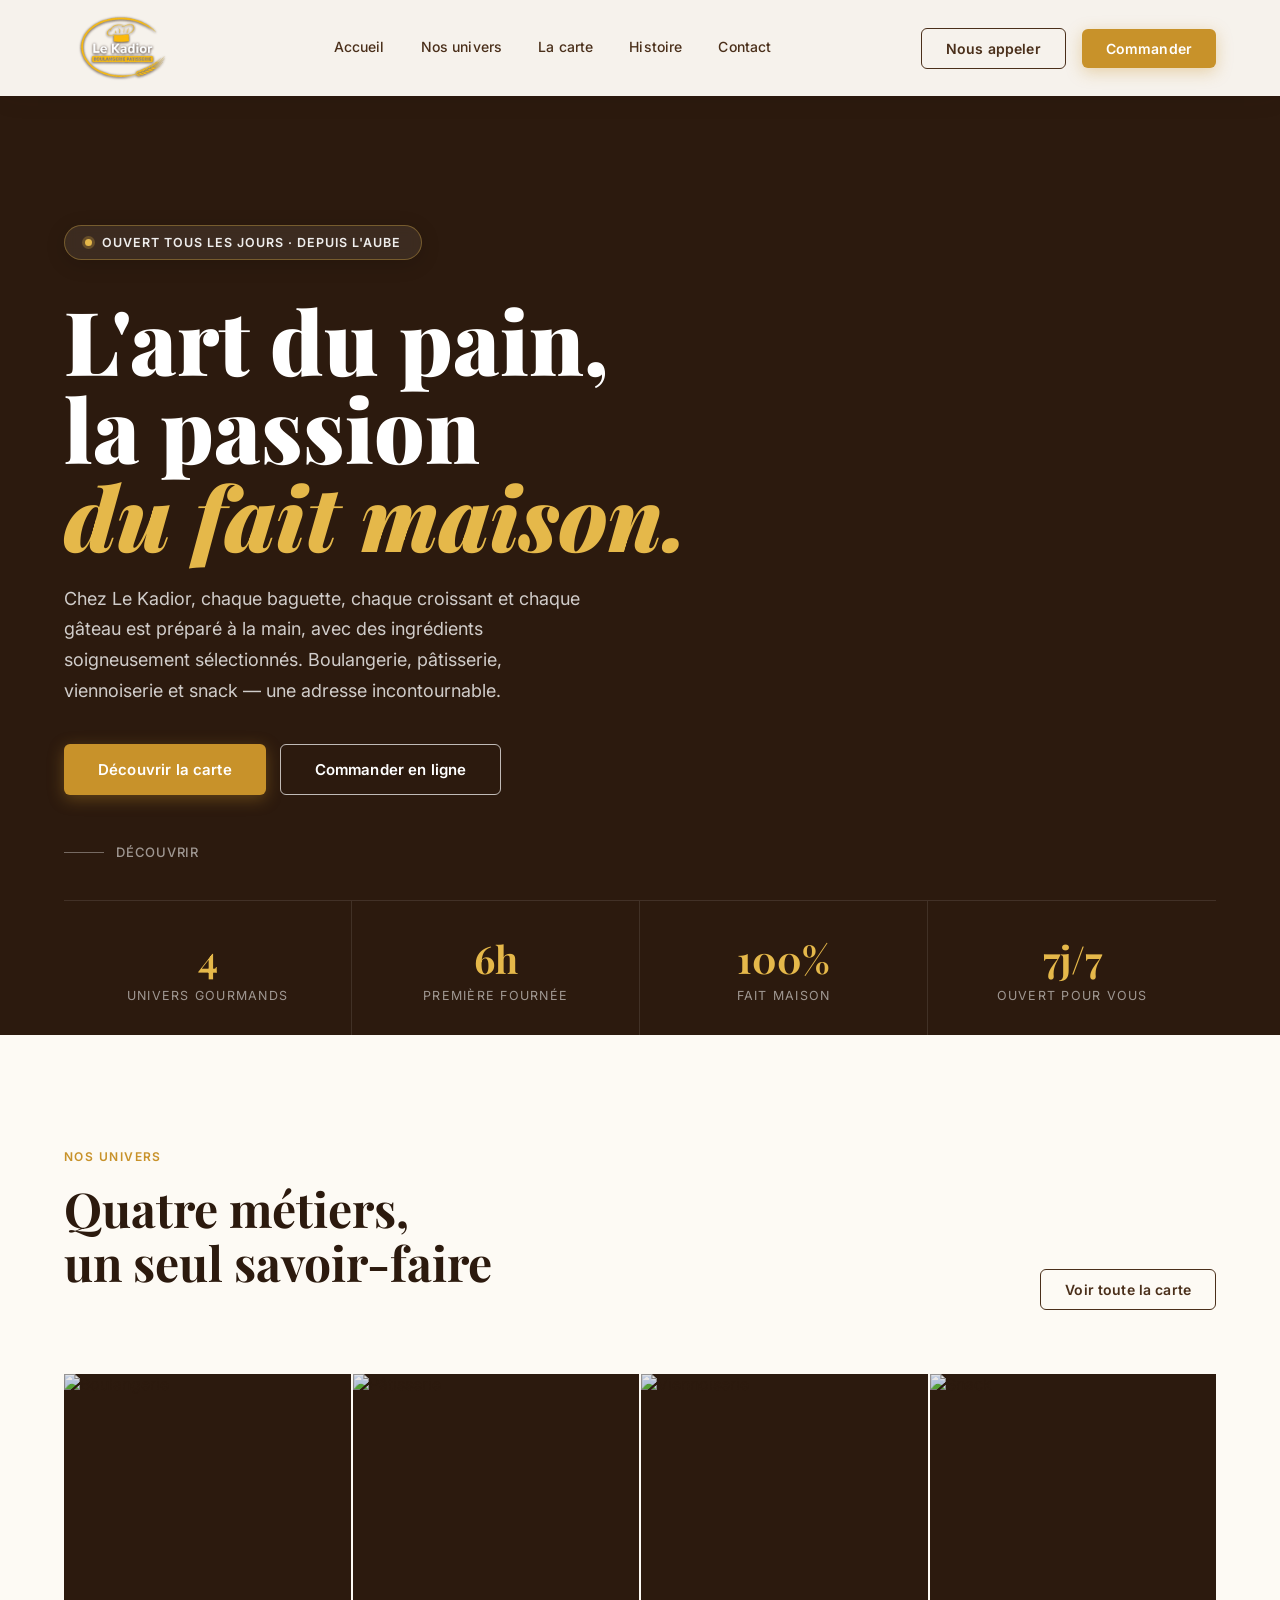
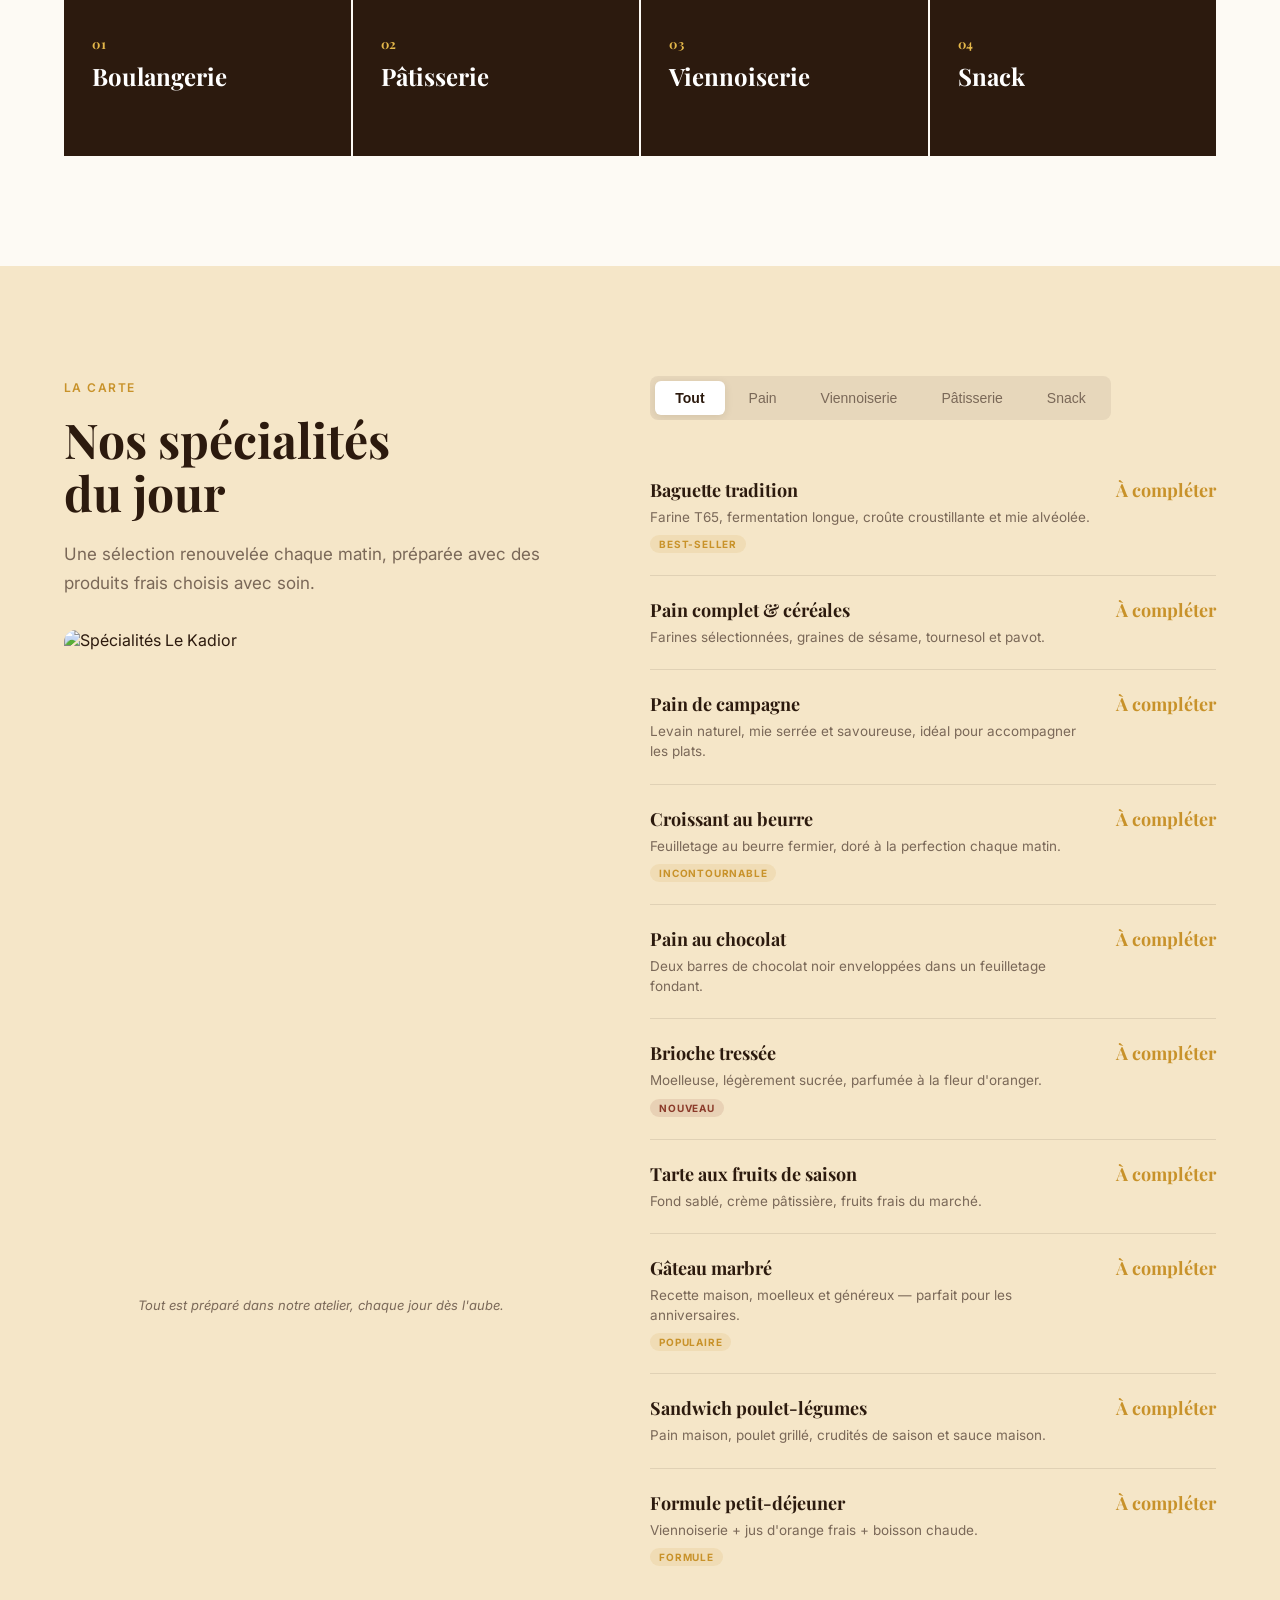
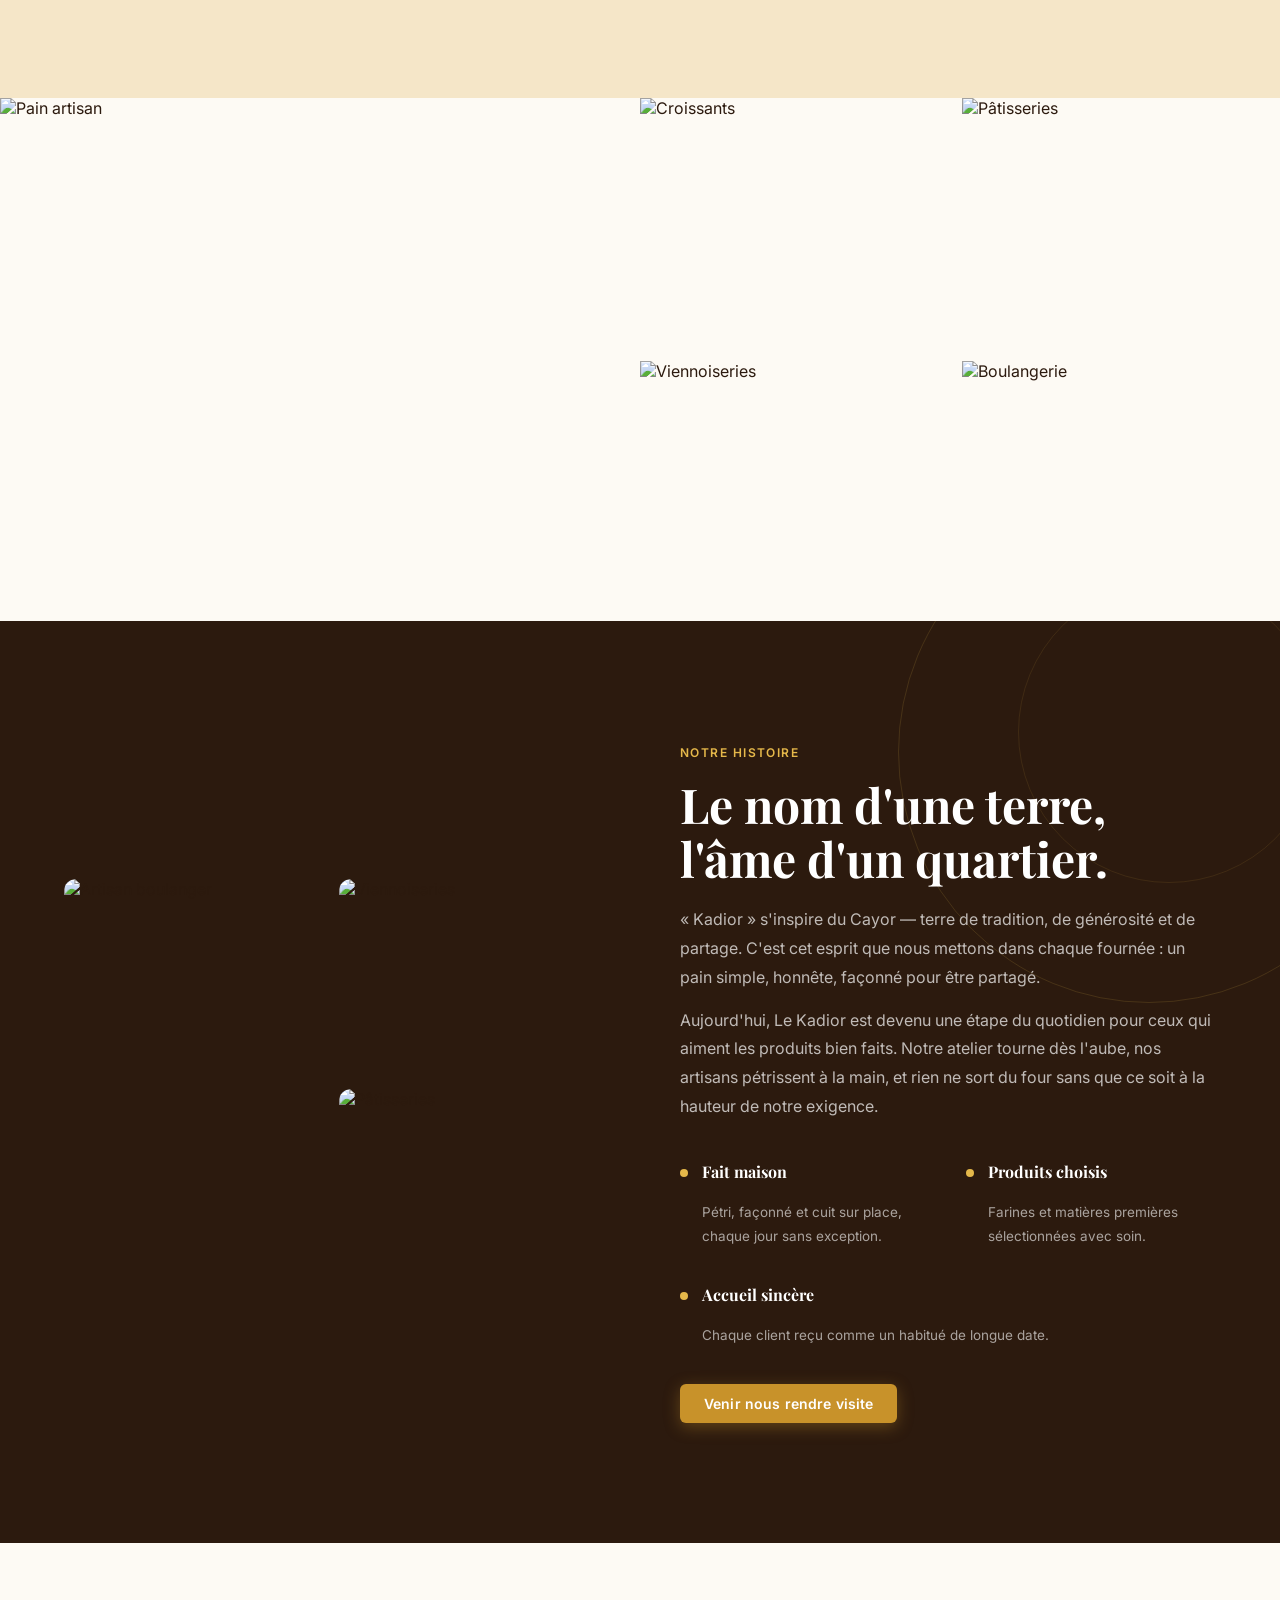
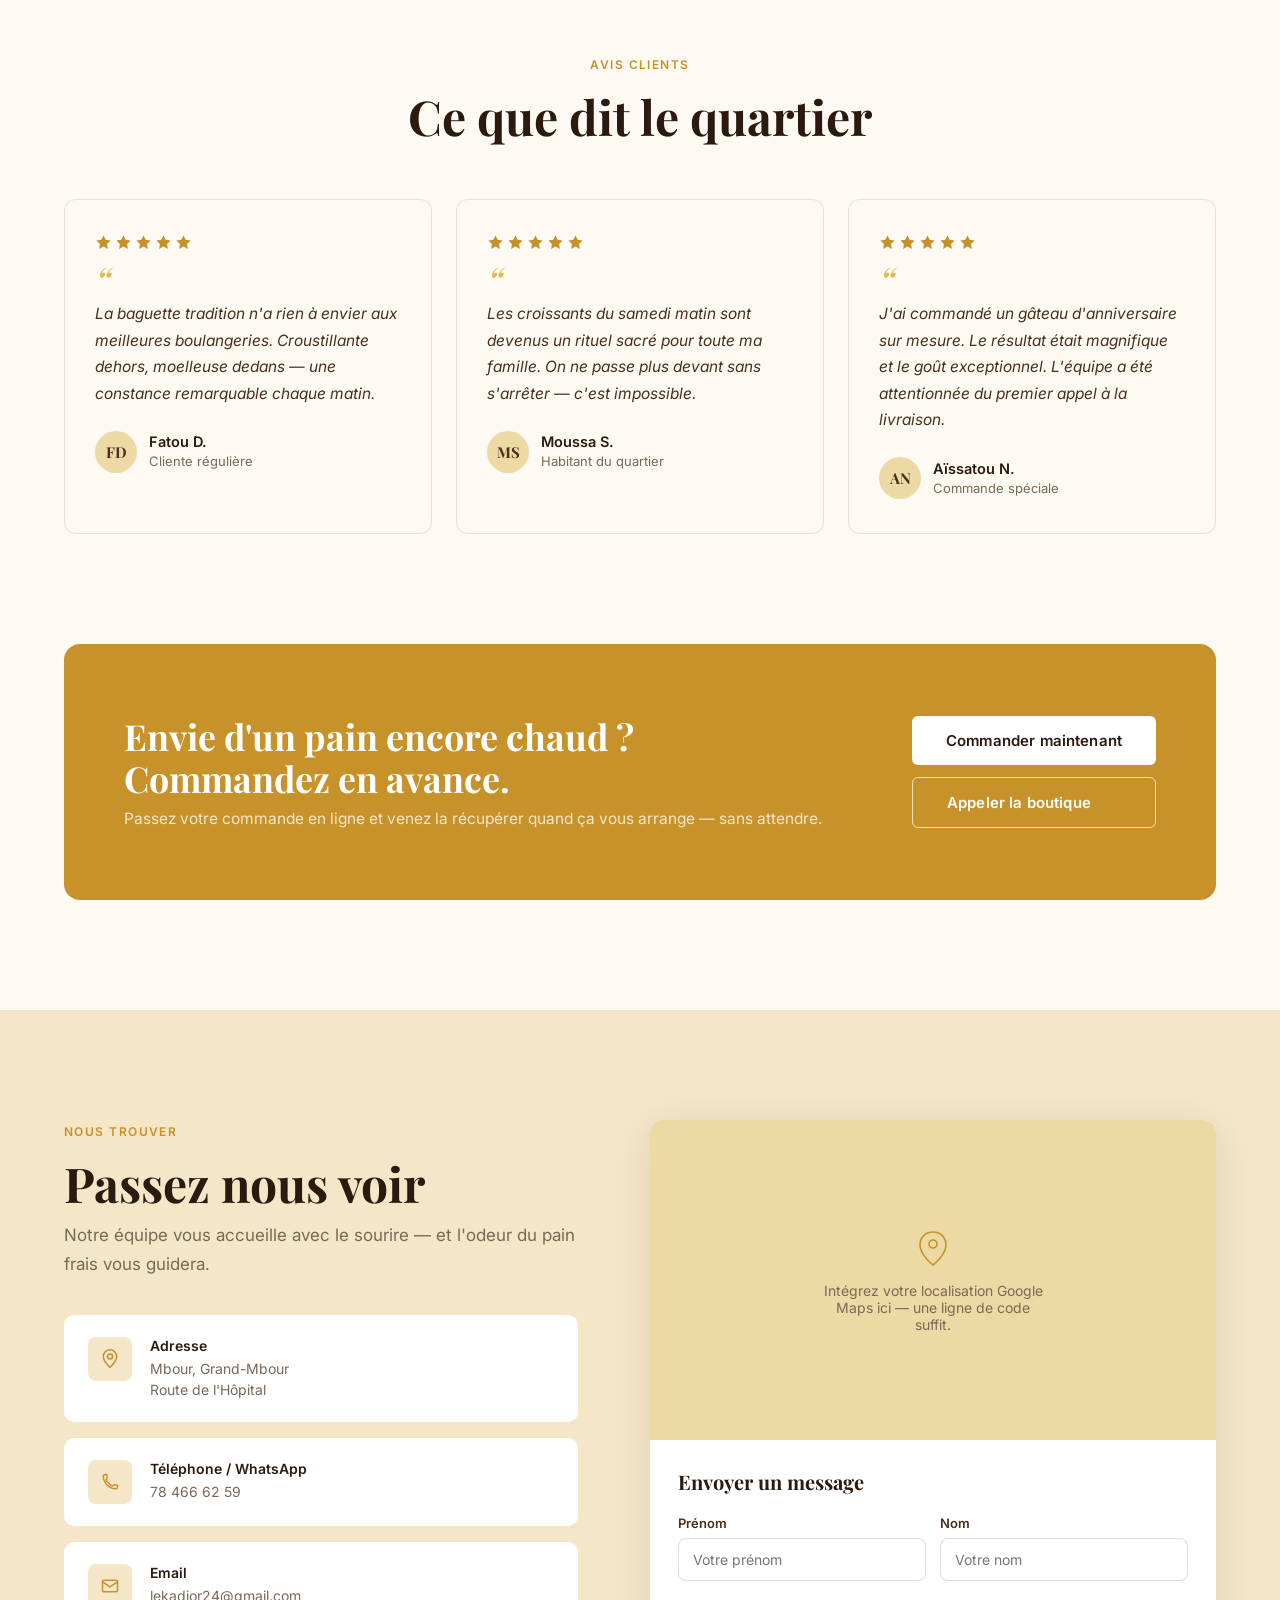
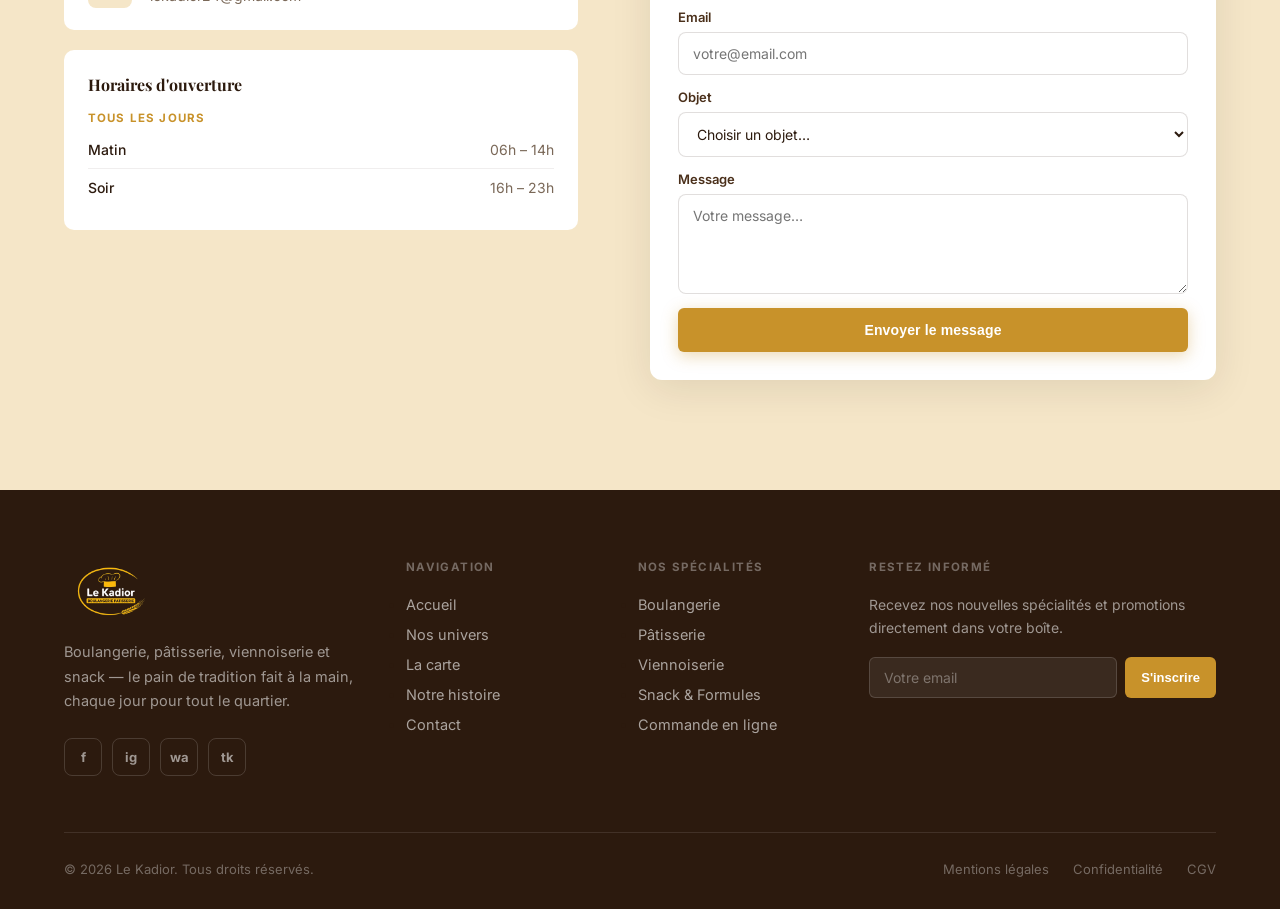
==== index.html @ 2bd843bf "Rename le-kadior.html to index.html for static hosting root route" ====
<!DOCTYPE html>
<html lang="fr">
<head>
<meta charset="UTF-8">
<meta name="viewport" content="width=device-width, initial-scale=1.0">
<title>Le Kadior — Boulangerie · Pâtisserie · Viennoiserie · Snack</title>
<link rel="preconnect" href="https://fonts.googleapis.com">
<link rel="preconnect" href="https://fonts.gstatic.com" crossorigin>
<link href="https://fonts.googleapis.com/css2?family=Playfair+Display:ital,wght@0,600;0,700;0,900;1,600;1,700&family=Inter:wght@300;400;500;600&display=swap" rel="stylesheet">
<link rel="stylesheet" href="le-kadior.css">
</head>
<body>

<!-- NAV -->
<nav id="mainNav">
  <div class="nav-logo">
    <span class="logo-badge"><img src="image/logo.png" alt="Le Kadior — Boulangerie Pâtisserie"></span>
  </div>
  <div class="nav-links">
    <a href="#accueil">Accueil</a>
    <a href="#univers">Nos univers</a>
    <a href="#menu">La carte</a>
    <a href="#histoire">Histoire</a>
    <a href="#contact">Contact</a>
  </div>
  <div class="nav-right">
    <a href="tel:+221784666259" class="btn btn-outline">Nous appeler</a>
    <a href="#commande" class="btn btn-gold">Commander</a>
    <button class="burger" id="burgerBtn" aria-label="Menu">
      <span></span><span></span><span></span>
    </button>
  </div>
</nav>

<div class="mob-nav" id="mobNav">
  <a href="#accueil">Accueil</a>
  <a href="#univers">Nos univers</a>
  <a href="#menu">La carte</a>
  <a href="#histoire">Histoire</a>
  <a href="#contact">Contact</a>
  <a href="#commande" class="btn btn-gold btn-lg">Commander</a>
</div>

<!-- HERO -->
<section class="hero" id="accueil">
  <div class="hero-bg"></div>
  <div class="hero-overlay"></div>
  <div class="hero-content">
    <div class="hero-pill">Ouvert tous les jours · Depuis l'aube</div>
    <h1>L'art du pain,<br>la passion<br><span>du fait maison.</span></h1>
    <p>Chez Le Kadior, chaque baguette, chaque croissant et chaque gâteau est préparé à la main, avec des ingrédients soigneusement sélectionnés. Boulangerie, pâtisserie, viennoiserie et snack — une adresse incontournable.</p>
    <div class="hero-btns">
      <a href="#menu" class="btn btn-gold btn-lg">Découvrir la carte</a>
      <a href="#commande" class="btn btn-outline-white btn-lg">Commander en ligne</a>
    </div>
  </div>
  <div class="hero-scroll">
    <div class="hero-scroll-line"></div>
    Découvrir
  </div>
</section>

<!-- STATS -->
<div class="stats-bar">
  <div class="stats-inner">
    <div class="stat reveal"><span class="stat-num">4</span><span class="stat-label">Univers gourmands</span></div>
    <div class="stat reveal"><span class="stat-num">6h</span><span class="stat-label">Première fournée</span></div>
    <div class="stat reveal"><span class="stat-num">100%</span><span class="stat-label">Fait maison</span></div>
    <div class="stat reveal"><span class="stat-num">7j/7</span><span class="stat-label">Ouvert pour vous</span></div>
  </div>
</div>

<!-- UNIVERS -->
<section class="section universes" id="univers">
  <div class="uni-head">
    <div>
      <span class="tag reveal">Nos univers</span>
      <h2 class="section-title reveal">Quatre métiers,<br>un seul savoir-faire</h2>
    </div>
    <a href="#menu" class="btn btn-outline reveal">Voir toute la carte</a>
  </div>
  <div class="uni-grid">
    <div class="uni-card reveal">
      <img src="https://images.unsplash.com/photo-1509440159596-0249088772ff?w=600&q=80" alt="Boulangerie">
      <div class="uni-overlay">
        <div class="uni-num">01</div>
        <h3>Boulangerie</h3>
        <p>Baguettes tradition, pain complet, pain de mie — pétris et cuits plusieurs fois par jour.</p>
        <div class="uni-arrow">Découvrir <svg viewBox="0 0 14 14" fill="none"><path d="M2 7h10M8 3l4 4-4 4" stroke="currentColor" stroke-width="1.5" stroke-linecap="round" stroke-linejoin="round"/></svg></div>
      </div>
    </div>
    <div class="uni-card reveal">
      <img src="https://images.unsplash.com/photo-1488477181946-6428a0291777?w=600&q=80" alt="Pâtisserie">
      <div class="uni-overlay">
        <div class="uni-num">02</div>
        <h3>Pâtisserie</h3>
        <p>Gâteaux, tartes et entremets faits à la commande pour vos moments spéciaux.</p>
        <div class="uni-arrow">Découvrir <svg viewBox="0 0 14 14" fill="none"><path d="M2 7h10M8 3l4 4-4 4" stroke="currentColor" stroke-width="1.5" stroke-linecap="round" stroke-linejoin="round"/></svg></div>
      </div>
    </div>
    <div class="uni-card reveal">
      <img src="https://images.unsplash.com/photo-1555507036-ab1f4038808a?w=600&q=80" alt="Viennoiserie">
      <div class="uni-overlay">
        <div class="uni-num">03</div>
        <h3>Viennoiserie</h3>
        <p>Croissants au beurre, pains au chocolat, brioches — le matin parfait.</p>
        <div class="uni-arrow">Découvrir <svg viewBox="0 0 14 14" fill="none"><path d="M2 7h10M8 3l4 4-4 4" stroke="currentColor" stroke-width="1.5" stroke-linecap="round" stroke-linejoin="round"/></svg></div>
      </div>
    </div>
    <div class="uni-card reveal">
      <img src="https://images.unsplash.com/photo-1528735602780-2552fd46c7af?w=600&q=80" alt="Snack">
      <div class="uni-overlay">
        <div class="uni-num">04</div>
        <h3>Snack</h3>
        <p>Sandwichs, jus frais et formules — le déjeuner rapide sans compromis.</p>
        <div class="uni-arrow">Découvrir <svg viewBox="0 0 14 14" fill="none"><path d="M2 7h10M8 3l4 4-4 4" stroke="currentColor" stroke-width="1.5" stroke-linecap="round" stroke-linejoin="round"/></svg></div>
      </div>
    </div>
  </div>
</section>

<!-- MENU -->
<section class="menu-section" id="menu">
  <div class="menu-layout">
    <div class="menu-sticky reveal-l">
      <span class="tag">La carte</span>
      <h2 class="section-title">Nos spécialités<br>du jour</h2>
      <p class="section-sub" style="margin-bottom:32px">Une sélection renouvelée chaque matin, préparée avec des produits frais choisis avec soin.</p>
      <div class="menu-photo">
        <img src="https://images.unsplash.com/photo-1476224203421-9ac39bcb3327?w=700&q=85" alt="Spécialités Le Kadior">
      </div>
      <p class="menu-caption">Tout est préparé dans notre atelier, chaque jour dès l'aube.</p>
    </div>
    <div class="reveal-r">
      <div class="menu-tabs">
        <button class="menu-tab active" onclick="filterMenu(this,'tout')">Tout</button>
        <button class="menu-tab" onclick="filterMenu(this,'pain')">Pain</button>
        <button class="menu-tab" onclick="filterMenu(this,'viennois')">Viennoiserie</button>
        <button class="menu-tab" onclick="filterMenu(this,'patiss')">Pâtisserie</button>
        <button class="menu-tab" onclick="filterMenu(this,'snack')">Snack</button>
      </div>
      <div class="menu-items" id="menuItems">
        <div class="menu-item" data-cat="pain">
          <div class="mi-info">
            <h4>Baguette tradition</h4>
            <p>Farine T65, fermentation longue, croûte croustillante et mie alvéolée.</p>
            <span class="mi-badge pop">Best-seller</span>
          </div>
          <span class="mi-price">À compléter</span>
        </div>
        <div class="menu-item" data-cat="pain">
          <div class="mi-info">
            <h4>Pain complet &amp; céréales</h4>
            <p>Farines sélectionnées, graines de sésame, tournesol et pavot.</p>
          </div>
          <span class="mi-price">À compléter</span>
        </div>
        <div class="menu-item" data-cat="pain">
          <div class="mi-info">
            <h4>Pain de campagne</h4>
            <p>Levain naturel, mie serrée et savoureuse, idéal pour accompagner les plats.</p>
          </div>
          <span class="mi-price">À compléter</span>
        </div>
        <div class="menu-item" data-cat="viennois">
          <div class="mi-info">
            <h4>Croissant au beurre</h4>
            <p>Feuilletage au beurre fermier, doré à la perfection chaque matin.</p>
            <span class="mi-badge pop">Incontournable</span>
          </div>
          <span class="mi-price">À compléter</span>
        </div>
        <div class="menu-item" data-cat="viennois">
          <div class="mi-info">
            <h4>Pain au chocolat</h4>
            <p>Deux barres de chocolat noir enveloppées dans un feuilletage fondant.</p>
          </div>
          <span class="mi-price">À compléter</span>
        </div>
        <div class="menu-item" data-cat="viennois">
          <div class="mi-info">
            <h4>Brioche tressée</h4>
            <p>Moelleuse, légèrement sucrée, parfumée à la fleur d'oranger.</p>
            <span class="mi-badge new">Nouveau</span>
          </div>
          <span class="mi-price">À compléter</span>
        </div>
        <div class="menu-item" data-cat="patiss">
          <div class="mi-info">
            <h4>Tarte aux fruits de saison</h4>
            <p>Fond sablé, crème pâtissière, fruits frais du marché.</p>
          </div>
          <span class="mi-price">À compléter</span>
        </div>
        <div class="menu-item" data-cat="patiss">
          <div class="mi-info">
            <h4>Gâteau marbré</h4>
            <p>Recette maison, moelleux et généreux — parfait pour les anniversaires.</p>
            <span class="mi-badge pop">Populaire</span>
          </div>
          <span class="mi-price">À compléter</span>
        </div>
        <div class="menu-item" data-cat="snack">
          <div class="mi-info">
            <h4>Sandwich poulet-légumes</h4>
            <p>Pain maison, poulet grillé, crudités de saison et sauce maison.</p>
          </div>
          <span class="mi-price">À compléter</span>
        </div>
        <div class="menu-item" data-cat="snack">
          <div class="mi-info">
            <h4>Formule petit-déjeuner</h4>
            <p>Viennoiserie + jus d'orange frais + boisson chaude.</p>
            <span class="mi-badge pop">Formule</span>
          </div>
          <span class="mi-price">À compléter</span>
        </div>
      </div>
    </div>
  </div>
</section>

<!-- GALLERY -->
<div class="gallery">
  <div class="gal-grid">
    <div class="gal-item gal-main"><div class="gal-overlay"></div><img src="https://images.unsplash.com/photo-1509440159596-0249088772ff?w=900&q=85" alt="Pain artisan"></div>
    <div class="gal-item"><div class="gal-overlay"></div><img src="https://images.unsplash.com/photo-1555507036-ab1f4038808a?w=600&q=80" alt="Croissants"></div>
    <div class="gal-item"><div class="gal-overlay"></div><img src="https://images.unsplash.com/photo-1488477181946-6428a0291777?w=600&q=80" alt="Pâtisseries"></div>
    <div class="gal-item"><div class="gal-overlay"></div><img src="https://images.unsplash.com/photo-1549931319-a545dcf3bc73?w=600&q=80" alt="Viennoiseries"></div>
    <div class="gal-item"><div class="gal-overlay"></div><img src="https://images.unsplash.com/photo-1528735602780-2552fd46c7af?w=600&q=80" alt="Boulangerie"></div>
  </div>
</div>

<!-- HISTOIRE -->
<section class="story" id="histoire">
  <div class="story-grid">
    <div class="story-imgs reveal-l">
      <div class="story-img1"><img src="https://images.unsplash.com/photo-1509440159596-0249088772ff?w=600&q=85" alt="Artisan boulanger"></div>
      <div class="story-img2"><img src="https://images.unsplash.com/photo-1555507036-ab1f4038808a?w=500&q=80" alt="Viennoiseries"></div>
      <div class="story-img3"><img src="https://images.unsplash.com/photo-1488477181946-6428a0291777?w=500&q=80" alt="Pâtisseries"></div>
    </div>
    <div class="story-right reveal-r">
      <span class="tag">Notre histoire</span>
      <h2 class="section-title">Le nom d'une terre,<br>l'âme d'un quartier.</h2>
      <p>« Kadior » s'inspire du Cayor — terre de tradition, de générosité et de partage. C'est cet esprit que nous mettons dans chaque fournée : un pain simple, honnête, façonné pour être partagé.</p>
      <p>Aujourd'hui, Le Kadior est devenu une étape du quotidien pour ceux qui aiment les produits bien faits. Notre atelier tourne dès l'aube, nos artisans pétrissent à la main, et rien ne sort du four sans que ce soit à la hauteur de notre exigence.</p>
      <div class="values-row">
        <div class="val">
          <div class="val-dot"></div>
          <div>
            <h5>Fait maison</h5>
            <p>Pétri, façonné et cuit sur place, chaque jour sans exception.</p>
          </div>
        </div>
        <div class="val">
          <div class="val-dot"></div>
          <div>
            <h5>Produits choisis</h5>
            <p>Farines et matières premières sélectionnées avec soin.</p>
          </div>
        </div>
        <div class="val">
          <div class="val-dot"></div>
          <div>
            <h5>Accueil sincère</h5>
            <p>Chaque client reçu comme un habitué de longue date.</p>
          </div>
        </div>
      </div>
      <a href="#contact" class="btn btn-gold" style="margin-top:36px">Venir nous rendre visite</a>
    </div>
  </div>
</section>

<!-- TESTIMONIALS -->
<section class="section testi" id="avis">
  <div style="text-align:center;max-width:560px;margin:0 auto 10px">
    <span class="tag reveal">Avis clients</span>
    <h2 class="section-title reveal">Ce que dit le quartier</h2>
  </div>
  <div class="testi-grid">
    <div class="testi-card reveal">
      <div class="testi-stars">
        <svg viewBox="0 0 24 24"><path d="M12 2l3.09 6.26L22 9.27l-5 4.87 1.18 6.88L12 17.77l-6.18 3.25L7 14.14 2 9.27l6.91-1.01L12 2z"/></svg>
        <svg viewBox="0 0 24 24"><path d="M12 2l3.09 6.26L22 9.27l-5 4.87 1.18 6.88L12 17.77l-6.18 3.25L7 14.14 2 9.27l6.91-1.01L12 2z"/></svg>
        <svg viewBox="0 0 24 24"><path d="M12 2l3.09 6.26L22 9.27l-5 4.87 1.18 6.88L12 17.77l-6.18 3.25L7 14.14 2 9.27l6.91-1.01L12 2z"/></svg>
        <svg viewBox="0 0 24 24"><path d="M12 2l3.09 6.26L22 9.27l-5 4.87 1.18 6.88L12 17.77l-6.18 3.25L7 14.14 2 9.27l6.91-1.01L12 2z"/></svg>
        <svg viewBox="0 0 24 24"><path d="M12 2l3.09 6.26L22 9.27l-5 4.87 1.18 6.88L12 17.77l-6.18 3.25L7 14.14 2 9.27l6.91-1.01L12 2z"/></svg>
      </div>
      <p class="testi-text">La baguette tradition n'a rien à envier aux meilleures boulangeries. Croustillante dehors, moelleuse dedans — une constance remarquable chaque matin.</p>
      <div class="testi-who"><div class="testi-av">FD</div><div><strong>Fatou D.</strong><span>Cliente régulière</span></div></div>
    </div>
    <div class="testi-card reveal">
      <div class="testi-stars">
        <svg viewBox="0 0 24 24"><path d="M12 2l3.09 6.26L22 9.27l-5 4.87 1.18 6.88L12 17.77l-6.18 3.25L7 14.14 2 9.27l6.91-1.01L12 2z"/></svg>
        <svg viewBox="0 0 24 24"><path d="M12 2l3.09 6.26L22 9.27l-5 4.87 1.18 6.88L12 17.77l-6.18 3.25L7 14.14 2 9.27l6.91-1.01L12 2z"/></svg>
        <svg viewBox="0 0 24 24"><path d="M12 2l3.09 6.26L22 9.27l-5 4.87 1.18 6.88L12 17.77l-6.18 3.25L7 14.14 2 9.27l6.91-1.01L12 2z"/></svg>
        <svg viewBox="0 0 24 24"><path d="M12 2l3.09 6.26L22 9.27l-5 4.87 1.18 6.88L12 17.77l-6.18 3.25L7 14.14 2 9.27l6.91-1.01L12 2z"/></svg>
        <svg viewBox="0 0 24 24"><path d="M12 2l3.09 6.26L22 9.27l-5 4.87 1.18 6.88L12 17.77l-6.18 3.25L7 14.14 2 9.27l6.91-1.01L12 2z"/></svg>
      </div>
      <p class="testi-text">Les croissants du samedi matin sont devenus un rituel sacré pour toute ma famille. On ne passe plus devant sans s'arrêter — c'est impossible.</p>
      <div class="testi-who"><div class="testi-av">MS</div><div><strong>Moussa S.</strong><span>Habitant du quartier</span></div></div>
    </div>
    <div class="testi-card reveal">
      <div class="testi-stars">
        <svg viewBox="0 0 24 24"><path d="M12 2l3.09 6.26L22 9.27l-5 4.87 1.18 6.88L12 17.77l-6.18 3.25L7 14.14 2 9.27l6.91-1.01L12 2z"/></svg>
        <svg viewBox="0 0 24 24"><path d="M12 2l3.09 6.26L22 9.27l-5 4.87 1.18 6.88L12 17.77l-6.18 3.25L7 14.14 2 9.27l6.91-1.01L12 2z"/></svg>
        <svg viewBox="0 0 24 24"><path d="M12 2l3.09 6.26L22 9.27l-5 4.87 1.18 6.88L12 17.77l-6.18 3.25L7 14.14 2 9.27l6.91-1.01L12 2z"/></svg>
        <svg viewBox="0 0 24 24"><path d="M12 2l3.09 6.26L22 9.27l-5 4.87 1.18 6.88L12 17.77l-6.18 3.25L7 14.14 2 9.27l6.91-1.01L12 2z"/></svg>
        <svg viewBox="0 0 24 24"><path d="M12 2l3.09 6.26L22 9.27l-5 4.87 1.18 6.88L12 17.77l-6.18 3.25L7 14.14 2 9.27l6.91-1.01L12 2z"/></svg>
      </div>
      <p class="testi-text">J'ai commandé un gâteau d'anniversaire sur mesure. Le résultat était magnifique et le goût exceptionnel. L'équipe a été attentionnée du premier appel à la livraison.</p>
      <div class="testi-who"><div class="testi-av">AN</div><div><strong>Aïssatou N.</strong><span>Commande spéciale</span></div></div>
    </div>
  </div>
</section>

<!-- CTA -->
<section class="cta-section" id="commande">
  <div class="cta-box">
    <div class="cta-bg"></div>
    <div class="cta-inner">
      <div>
        <h2>Envie d'un pain encore chaud&nbsp;?<br>Commandez en avance.</h2>
        <p>Passez votre commande en ligne et venez la récupérer quand ça vous arrange — sans attendre.</p>
      </div>
      <div class="cta-btns reveal">
        <a href="#contact" class="btn btn-white btn-lg">Commander maintenant</a>
        <a href="tel:+221784666259" class="btn btn-outline-white btn-lg">Appeler la boutique</a>
      </div>
    </div>
  </div>
</section>

<!-- CONTACT -->
<section class="section contact" id="contact">
  <div class="contact-grid">
    <div class="contact-info reveal-l">
      <span class="tag">Nous trouver</span>
      <h2 class="section-title">Passez nous voir</h2>
      <p class="section-sub">Notre équipe vous accueille avec le sourire — et l'odeur du pain frais vous guidera.</p>
      <div class="info-cards">
        <div class="info-card">
          <div class="info-icon">
            <svg viewBox="0 0 24 24"><path d="M12 22s8-7.5 8-13a8 8 0 1 0-16 0c0 5.5 8 13 8 13Z" stroke-linecap="round"/><circle cx="12" cy="9" r="3" stroke-linecap="round"/></svg>
          </div>
          <div><h5>Adresse</h5><p>Mbour, Grand-Mbour<br>Route de l'Hôpital</p></div>
        </div>
        <div class="info-card">
          <div class="info-icon">
            <svg viewBox="0 0 24 24"><path d="M4 5c0-1 1-2 2-2h2c1 3 1 4 0 5-1 1-1 2 0 3s4 4 5 5 2 1 3 0c1-1 2-1 5 0v2c0 1-1 2-2 2-8 0-15-7-15-15Z" stroke-linecap="round"/></svg>
          </div>
          <div><h5>Téléphone / WhatsApp</h5><p><a href="tel:+221784666259">78 466 62 59</a></p></div>
        </div>
        <div class="info-card">
          <div class="info-icon">
            <svg viewBox="0 0 24 24"><rect x="3" y="5" width="18" height="14" rx="2"/><path d="M3 7l9 6 9-6" stroke-linecap="round"/></svg>
          </div>
          <div><h5>Email</h5><p><a href="mailto:lekadior24@gmail.com">lekadior24@gmail.com</a></p></div>
        </div>
      </div>
      <div class="hours-grid" style="margin-top:20px">
        <h5>Horaires d'ouverture</h5>
        <p class="hours-days">Tous les jours</p>
        <div class="hour-row"><span>Matin</span><span>06h – 14h</span></div>
        <div class="hour-row"><span>Soir</span><span>16h – 23h</span></div>
      </div>
    </div>
    <div class="reveal-r">
      <div class="map-frame">
        <div class="map-placeholder">
          <svg viewBox="0 0 40 40"><path d="M20 4c8 0 13 6 13 13 0 10-13 20-13 20S7 27 7 17C7 10 12 4 20 4Z" stroke-linecap="round"/><circle cx="20" cy="16" r="4" stroke-linecap="round"/></svg>
          <p>Intégrez votre localisation Google Maps ici — une ligne de code suffit.</p>
        </div>
        <div class="contact-form">
          <h4>Envoyer un message</h4>
          <div class="form-row">
            <div class="form-field"><label>Prénom</label><input type="text" placeholder="Votre prénom"></div>
            <div class="form-field"><label>Nom</label><input type="text" placeholder="Votre nom"></div>
          </div>
          <div class="form-field"><label>Email</label><input type="email" placeholder="votre@email.com"></div>
          <div class="form-field">
            <label>Objet</label>
            <select>
              <option value="">Choisir un objet…</option>
              <option>Commande sur mesure</option>
              <option>Gâteau d'anniversaire</option>
              <option>Commande en gros</option>
              <option>Autre</option>
            </select>
          </div>
          <div class="form-field"><label>Message</label><textarea placeholder="Votre message…"></textarea></div>
          <button class="btn btn-gold" style="width:100%;justify-content:center;padding:14px">Envoyer le message</button>
        </div>
      </div>
    </div>
  </div>
</section>

<!-- FOOTER -->
<footer>
  <div class="footer-top">
    <div>
      <div class="footer-logo-wrap">
        <img src="image/logo.png" alt="Le Kadior — Boulangerie Pâtisserie" class="footer-logo-img">
      </div>
      <p class="desc">Boulangerie, pâtisserie, viennoiserie et snack — le pain de tradition fait à la main, chaque jour pour tout le quartier.</p>
      <div class="socials">
        <a class="social-btn" href="#" aria-label="Facebook">f</a>
        <a class="social-btn" href="#" aria-label="Instagram">ig</a>
        <a class="social-btn" href="https://wa.me/221784666259" aria-label="WhatsApp" target="_blank" rel="noopener">wa</a>
        <a class="social-btn" href="#" aria-label="TikTok">tk</a>
      </div>
    </div>
    <div>
      <h5>Navigation</h5>
      <ul>
        <li><a href="#accueil">Accueil</a></li>
        <li><a href="#univers">Nos univers</a></li>
        <li><a href="#menu">La carte</a></li>
        <li><a href="#histoire">Notre histoire</a></li>
        <li><a href="#contact">Contact</a></li>
      </ul>
    </div>
    <div>
      <h5>Nos spécialités</h5>
      <ul>
        <li><a href="#menu">Boulangerie</a></li>
        <li><a href="#menu">Pâtisserie</a></li>
        <li><a href="#menu">Viennoiserie</a></li>
        <li><a href="#menu">Snack &amp; Formules</a></li>
        <li><a href="#commande">Commande en ligne</a></li>
      </ul>
    </div>
    <div>
      <h5>Restez informé</h5>
      <div class="newsletter">
        <p>Recevez nos nouvelles spécialités et promotions directement dans votre boîte.</p>
        <div class="newsletter-input">
          <input type="email" placeholder="Votre email">
          <button>S'inscrire</button>
        </div>
      </div>
    </div>
  </div>
  <div class="footer-bottom">
    <p>© 2026 Le Kadior. Tous droits réservés.</p>
    <nav>
      <a href="#">Mentions légales</a>
      <a href="#">Confidentialité</a>
      <a href="#">CGV</a>
    </nav>
  </div>
</footer>

<script>
// Burger
const burger = document.getElementById('burgerBtn');
const mob = document.getElementById('mobNav');
burger.addEventListener('click', () => mob.classList.toggle('open'));
mob.querySelectorAll('a').forEach(a => a.addEventListener('click', () => mob.classList.remove('open')));

// Reveal on scroll
const io = new IntersectionObserver(entries => {
  entries.forEach(e => { if(e.isIntersecting){ e.target.classList.add('in'); io.unobserve(e.target); } });
}, { threshold: 0.12 });
document.querySelectorAll('.reveal,.reveal-l,.reveal-r').forEach(el => io.observe(el));

// Menu filter
function filterMenu(btn, cat) {
  document.querySelectorAll('.menu-tab').forEach(t => t.classList.remove('active'));
  btn.classList.add('active');
  document.querySelectorAll('.menu-item').forEach(item => {
    item.style.display = (cat === 'tout' || item.dataset.cat === cat) ? 'flex' : 'none';
  });
}
</script>
</body>
</html>
---- le-kadior.css ----
*{margin:0;padding:0;box-sizing:border-box}
:root{
  --tan:#F5E6C8;--tan2:#EDD9A3;--brown:#2C1A0E;--brown2:#4A2F1A;
  --gold:#C8922A;--gold2:#E5B84A;--white:#FDFAF4;--gray:#7A6858;
  --brick:#8B3A2A;
  --font-serif:'Playfair Display',Georgia,serif;
  --font-sans:'Inter',system-ui,sans-serif;
}
html{scroll-behavior:smooth;font-size:16px;scroll-padding-top:110px}
body{font-family:var(--font-sans);background:var(--white);color:var(--brown);overflow-x:hidden;isolation:isolate}
a{text-decoration:none;color:inherit}
img{display:block;width:100%;object-fit:cover}

/* ── NAVIGATION ── */
#mainNav{
  position:fixed;top:0;left:0;right:0;z-index:9999;
  background:rgba(253,250,244,.97);backdrop-filter:blur(20px);-webkit-backdrop-filter:blur(20px);
  box-shadow:0 1px 0 rgba(44,26,14,.10),0 4px 24px rgba(44,26,14,.06);
  padding:0 5vw;height:96px;display:flex;align-items:center;justify-content:space-between;
}
.nav-logo{display:flex;align-items:center;gap:10px}
.logo-badge{display:flex;align-items:center}
.logo-badge img{height:80px;width:auto;display:block;filter:drop-shadow(0 1px 1px rgba(44,26,14,.55)) drop-shadow(0 0 1px rgba(44,26,14,.4))}
.nav-links{display:flex;gap:36px}
.nav-links a{font-size:14px;font-weight:500;color:var(--brown2);letter-spacing:.01em;transition:color .2s;position:relative;padding-bottom:4px}
.nav-links a::after{content:"";position:absolute;bottom:0;left:0;width:0;height:1.5px;background:var(--gold);transition:width .25s}
.nav-links a:hover{color:var(--brown)}
.nav-links a:hover::after{width:100%}
.nav-right{display:flex;align-items:center;gap:16px}
.nav-right .btn-outline{background:transparent;border:1.5px solid var(--brown2);color:var(--brown2)}
.nav-right .btn-outline:hover{border-color:var(--brown);color:var(--brown);background:rgba(44,26,14,.04)}
.burger span{background:var(--brown)}
.btn{display:inline-flex;align-items:center;gap:8px;padding:11px 24px;border-radius:6px;font-weight:600;font-size:14px;cursor:pointer;transition:all .25s;border:none;letter-spacing:.01em}
.btn-outline{background:transparent;border:1.5px solid var(--brown2);color:var(--brown2)}
.btn-outline:hover{border-color:var(--brown);color:var(--brown);background:rgba(44,26,14,.04)}
.btn-gold{background:var(--gold);color:#fff;box-shadow:0 4px 16px rgba(200,146,42,.35)}
.btn-gold:hover{background:#b8821f;box-shadow:0 6px 22px rgba(200,146,42,.45);transform:translateY(-1px)}
.btn-white{background:#fff;color:var(--brown);font-weight:600}
.btn-white:hover{background:var(--tan)}
.btn-outline-white{background:transparent;border:1.5px solid rgba(255,255,255,.7);color:#fff}
.btn-outline-white:hover{background:rgba(255,255,255,.1)}
.btn-lg{padding:15px 34px;font-size:15px;border-radius:6px}
.burger{display:none;flex-direction:column;gap:5px;background:none;border:none;cursor:pointer;padding:8px}
.burger span{display:block;width:24px;height:2px;border-radius:2px;transition:.3s}
.mob-nav{display:none;position:fixed;inset:0;background:var(--white);z-index:999;flex-direction:column;align-items:center;justify-content:center;gap:32px}
.mob-nav.open{display:flex}
.mob-nav a{font-family:var(--font-serif);font-size:30px;font-weight:700}

/* ── HERO ── */
.hero{position:relative;height:100vh;min-height:640px;display:flex;align-items:center;padding-top:120px;overflow:hidden;background:var(--brown);isolation:isolate}
.hero-bg{position:absolute;inset:0;background:url('https://images.unsplash.com/photo-1509440159596-0249088772ff?w=1600&q=85') center/cover no-repeat;opacity:.38}
.hero-overlay{position:absolute;inset:0;background:linear-gradient(135deg,rgba(44,26,14,.82) 0%,rgba(44,26,14,.45) 60%,rgba(44,26,14,.25) 100%)}
.hero-content{position:relative;max-width:780px;padding:0 5vw}
.hero-pill{display:inline-flex;align-items:center;gap:10px;background:rgba(255,255,255,.08);backdrop-filter:blur(6px);-webkit-backdrop-filter:blur(6px);border:1px solid rgba(229,184,74,.35);padding:9px 20px;border-radius:100px;font-size:12.5px;color:rgba(255,255,255,.92);font-weight:600;letter-spacing:.08em;text-transform:uppercase;margin-bottom:36px;box-shadow:0 4px 20px rgba(0,0,0,.15)}
.hero-pill::before{content:"";width:7px;height:7px;border-radius:50%;background:var(--gold2);box-shadow:0 0 0 3px rgba(229,184,74,.25)}
.hero h1{font-family:var(--font-serif);font-size:clamp(48px,7vw,88px);font-weight:900;color:#fff;line-height:1.0;margin-bottom:24px}
.hero h1 span{color:var(--gold2);font-style:italic}
.hero p{font-size:18px;color:rgba(255,255,255,.78);max-width:520px;line-height:1.7;margin-bottom:38px}
.hero-btns{display:flex;gap:14px;flex-wrap:wrap}
.hero-scroll{position:absolute;bottom:40px;left:5vw;display:flex;align-items:center;gap:12px;color:rgba(255,255,255,.55);font-size:13px;font-weight:500;letter-spacing:.06em;text-transform:uppercase}
.hero-scroll-line{width:40px;height:1px;background:rgba(255,255,255,.35)}

/* ── STATS BAR ── */
.stats-bar{background:var(--brown);padding:0 5vw}
.stats-inner{display:grid;grid-template-columns:repeat(4,1fr);border-top:1px solid rgba(255,255,255,.1)}
.stat{padding:32px 20px;border-right:1px solid rgba(255,255,255,.1);text-align:center}
.stat:last-child{border-right:none}
.stat-num{font-family:var(--font-serif);font-size:38px;font-weight:700;color:var(--gold2);display:block}
.stat-label{font-size:12.5px;color:rgba(255,255,255,.55);text-transform:uppercase;letter-spacing:.1em;margin-top:4px;display:block}

/* ── SECTION COMMONS ── */
.section{padding:110px 5vw}
.section-sm{padding:80px 5vw}
.tag{display:inline-block;font-size:12px;font-weight:600;letter-spacing:.12em;text-transform:uppercase;color:var(--gold);margin-bottom:18px}
.section-title{font-family:var(--font-serif);font-size:clamp(30px,3.8vw,48px);font-weight:700;color:var(--brown);line-height:1.12;margin-bottom:20px}
.section-sub{font-size:17px;color:var(--gray);line-height:1.7;max-width:560px}

/* ── UNIVERSES ── */
.universes{background:var(--white)}
.uni-head{display:flex;justify-content:space-between;align-items:flex-end;margin-bottom:64px;flex-wrap:wrap;gap:24px}
.uni-grid{display:grid;grid-template-columns:repeat(4,1fr);gap:2px}
.uni-card{position:relative;overflow:hidden;cursor:pointer;aspect-ratio:3/4;background:var(--brown)}
.uni-card img{width:100%;height:100%;object-fit:cover;transition:transform .6s ease,opacity .4s}
.uni-card:hover img{transform:scale(1.06);opacity:.55}
.uni-overlay{position:absolute;inset:0;background:linear-gradient(to top,rgba(44,26,14,.88) 30%,rgba(44,26,14,.1) 75%);display:flex;flex-direction:column;justify-content:flex-end;padding:28px}
.uni-num{font-family:var(--font-serif);font-size:13px;color:var(--gold2);font-weight:700;letter-spacing:.06em;margin-bottom:8px}
.uni-card h3{font-family:var(--font-serif);font-size:24px;color:#fff;font-weight:700;margin-bottom:8px}
.uni-card p{font-size:13.5px;color:rgba(255,255,255,.65);line-height:1.5;max-height:0;overflow:hidden;transition:max-height .4s}
.uni-card:hover p{max-height:80px}
.uni-card .uni-arrow{display:flex;align-items:center;gap:6px;color:var(--gold2);font-size:13px;font-weight:600;margin-top:12px;opacity:0;transform:translateY(8px);transition:.35s}
.uni-card:hover .uni-arrow{opacity:1;transform:translateY(0)}
.uni-arrow svg{width:14px;height:14px}

/* ── FEATURED / MENU ── */
.menu-section{background:var(--tan);padding:110px 5vw}
.menu-layout{display:grid;grid-template-columns:1fr 1.1fr;gap:72px;align-items:start}
.menu-sticky{position:sticky;top:110px}
.menu-photo{border-radius:12px;overflow:hidden;margin-bottom:24px;aspect-ratio:4/5}
.menu-photo img{width:100%;height:100%;object-fit:cover}
.menu-caption{font-size:13px;color:var(--gray);text-align:center;font-style:italic}
.menu-tabs{display:flex;gap:4px;margin-bottom:36px;background:rgba(44,26,14,.07);padding:5px;border-radius:8px;width:fit-content;max-width:100%;overflow-x:auto;-webkit-overflow-scrolling:touch;scrollbar-width:none}
.menu-tabs::-webkit-scrollbar{display:none}
.menu-tab{padding:9px 20px;border-radius:6px;font-size:14px;font-weight:500;cursor:pointer;color:var(--gray);border:none;background:transparent;transition:.2s;white-space:nowrap;flex-shrink:0}
.menu-tab.active{background:#fff;color:var(--brown);font-weight:600;box-shadow:0 2px 8px rgba(44,26,14,.1)}
.menu-items{display:flex;flex-direction:column;gap:0}
.menu-item{display:flex;justify-content:space-between;align-items:flex-start;padding:22px 0;border-bottom:1px solid rgba(44,26,14,.1);gap:20px}
.menu-item:last-child{border-bottom:none}
.mi-info{flex:1;min-width:0}
.mi-info h4{font-family:var(--font-serif);font-size:18px;font-weight:700;margin-bottom:5px}
.mi-info p{font-size:13.5px;color:var(--gray);line-height:1.5}
.mi-badge{font-size:10px;font-weight:700;letter-spacing:.08em;text-transform:uppercase;padding:3px 9px;border-radius:100px;margin-top:8px;display:inline-block}
.mi-badge.new{background:rgba(139,58,42,.12);color:var(--brick)}
.mi-badge.pop{background:rgba(200,146,42,.12);color:var(--gold)}
.mi-price{font-family:var(--font-serif);font-size:18px;font-weight:700;color:var(--gold);white-space:nowrap;flex-shrink:0}

/* ── STORY ── */
.story{background:var(--brown);padding:120px 5vw;position:relative;overflow:hidden}
.story::before{content:"";position:absolute;right:-120px;top:-120px;width:500px;height:500px;border-radius:50%;border:1px solid rgba(229,184,74,.15)}
.story::after{content:"";position:absolute;right:-40px;top:-40px;width:300px;height:300px;border-radius:50%;border:1px solid rgba(229,184,74,.1)}
.story-grid{display:grid;grid-template-columns:1fr 1fr;gap:80px;align-items:center;position:relative}
.story-imgs{display:grid;grid-template-columns:1fr 1fr;gap:14px}
.story-img1{border-radius:12px;overflow:hidden;aspect-ratio:3/4;grid-row:1/3}
.story-img1 img,.story-img2 img,.story-img3 img{width:100%;height:100%;object-fit:cover}
.story-img2,.story-img3{border-radius:12px;overflow:hidden;aspect-ratio:4/3}
.story-right .tag{color:var(--gold2)}
.story-right h2{color:#fff}
.story-right p{color:rgba(255,255,255,.7);font-size:16px;line-height:1.8;margin-top:18px}
.story-right p+p{margin-top:14px}
.story-right .btn{margin-top:36px}
.values-row{display:flex;gap:36px;margin-top:40px;flex-wrap:wrap}
.val{display:flex;gap:14px;flex:1;min-width:180px}
.val-dot{width:8px;height:8px;border-radius:50%;background:var(--gold2);margin-top:8px;flex-shrink:0}
.val h5{font-family:var(--font-serif);font-size:16px;color:#fff;font-weight:700;margin-bottom:5px}
.val p{font-size:13.5px;color:rgba(255,255,255,.6)}

/* ── GALLERY ── */
.gallery{padding:0}
.gal-grid{display:grid;grid-template-columns:2fr 1fr 1fr;grid-template-rows:260px 260px;gap:3px}
.gal-item{overflow:hidden;position:relative}
.gal-item img{width:100%;height:100%;object-fit:cover;transition:transform .6s ease}
.gal-item:hover img{transform:scale(1.04)}
.gal-main{grid-row:1/3}
.gal-overlay{position:absolute;inset:0;background:rgba(44,26,14,.0);transition:.35s}
.gal-item:hover .gal-overlay{background:rgba(44,26,14,.18)}

/* ── TESTIMONIALS ── */
.testi{background:var(--white)}
.testi-grid{display:grid;grid-template-columns:repeat(3,1fr);gap:24px;margin-top:56px}
.testi-card{background:var(--white);border:1px solid rgba(44,26,14,.1);border-radius:12px;padding:34px 30px}
.testi-stars{display:flex;gap:3px;margin-bottom:18px}
.testi-stars svg{width:17px;height:17px;fill:var(--gold)}
.testi-text{font-size:15.5px;color:var(--brown2);line-height:1.7;font-style:italic;margin-bottom:24px}
.testi-text::before{content:'\201C';font-family:var(--font-serif);font-size:40px;color:var(--gold2);line-height:.6;display:block;margin-bottom:8px}
.testi-who{display:flex;align-items:center;gap:12px}
.testi-av{width:42px;height:42px;border-radius:50%;background:var(--tan2);display:flex;align-items:center;justify-content:center;font-family:var(--font-serif);font-weight:700;font-size:15px;color:var(--brown2)}
.testi-who strong{display:block;font-size:14.5px;font-weight:600}
.testi-who span{font-size:13px;color:var(--gray)}

/* ── CTA ── */
.cta-section{padding:0 5vw 110px}
.cta-box{border-radius:16px;overflow:hidden;position:relative;background:var(--gold)}
.cta-bg{position:absolute;inset:0;background:url('https://images.unsplash.com/photo-1555507036-ab1f4038808a?w=1400&q=80') center/cover;opacity:.15}
.cta-inner{position:relative;padding:72px 60px;display:grid;grid-template-columns:1fr auto;gap:40px;align-items:center}
.cta-inner h2{font-family:var(--font-serif);font-size:clamp(26px,2.8vw,38px);color:#fff;font-weight:700;max-width:540px;line-height:1.15}
.cta-inner p{color:rgba(255,255,255,.78);font-size:15.5px;margin-top:10px}
.cta-btns{display:flex;flex-direction:column;gap:12px;flex-shrink:0}

/* ── CONTACT ── */
.contact{background:var(--tan)}
.contact-grid{display:grid;grid-template-columns:1fr 1fr;gap:72px;align-items:start}
.contact-info .section-title{margin-bottom:10px}
.contact-info .section-sub{margin-bottom:36px}
.info-cards{display:flex;flex-direction:column;gap:16px}
.info-card{background:#fff;border-radius:10px;padding:22px 24px;display:flex;gap:18px;align-items:flex-start}
.info-icon{width:44px;height:44px;border-radius:8px;background:var(--tan);display:flex;align-items:center;justify-content:center;flex-shrink:0}
.info-icon svg{width:20px;height:20px;stroke:var(--gold);fill:none;stroke-width:1.8}
.info-card h5{font-size:14px;font-weight:600;margin-bottom:4px}
.info-card p{font-size:14px;color:var(--gray);line-height:1.5}
.hours-grid{background:#fff;border-radius:10px;padding:24px}
.hours-grid h5{font-family:var(--font-serif);font-size:16px;font-weight:700;margin-bottom:16px}
.hours-days{font-size:11.5px;font-weight:700;letter-spacing:.1em;text-transform:uppercase;color:var(--gold);margin-bottom:6px}
.hour-row{display:flex;justify-content:space-between;padding:10px 0;border-bottom:1px solid rgba(44,26,14,.07);font-size:14px}
.hour-row:last-child{border-bottom:none}
.hour-row span:first-child{font-weight:500}
.hour-row span:last-child{color:var(--gray)}
.map-frame{background:#fff;border-radius:12px;overflow:hidden;box-shadow:0 8px 40px rgba(44,26,14,.1)}
.map-placeholder{height:320px;background:var(--tan2);display:flex;align-items:center;justify-content:center;flex-direction:column;gap:14px}
.map-placeholder svg{width:40px;height:40px;stroke:var(--gold);fill:none;stroke-width:1.6}
.map-placeholder p{font-size:14px;color:var(--gray);text-align:center;max-width:220px}
.contact-form{padding:28px}
.contact-form h4{font-family:var(--font-serif);font-size:20px;font-weight:700;margin-bottom:20px}
.form-row{display:grid;grid-template-columns:1fr 1fr;gap:14px;margin-bottom:14px}
.form-field{display:flex;flex-direction:column;gap:7px;margin-bottom:14px}
.form-field label{font-size:13px;font-weight:600;color:var(--brown2)}
.form-field input,.form-field select,.form-field textarea{
  padding:12px 14px;border:1.5px solid rgba(44,26,14,.14);border-radius:8px;font-size:14px;font-family:inherit;
  background:#fff;color:var(--brown);transition:border-color .2s;outline:none
}
.form-field input:focus,.form-field select:focus,.form-field textarea:focus{border-color:var(--gold)}
.form-field textarea{resize:vertical;min-height:100px}

/* ── FOOTER ── */
footer{background:var(--brown);padding:70px 5vw 32px;position:relative;z-index:1;isolation:isolate}
.footer-top{display:grid;grid-template-columns:1.6fr 1fr 1fr 1.4fr;gap:48px;padding-bottom:56px;border-bottom:1px solid rgba(255,255,255,.1)}
.footer-logo-wrap{display:flex;align-items:center;gap:10px;margin-bottom:16px}
.footer-logo-img{height:64px;width:auto;display:block}
footer .desc{font-size:14.5px;color:rgba(255,255,255,.55);line-height:1.7;margin-bottom:24px}
.socials{display:flex;gap:10px}
.social-btn{width:38px;height:38px;border-radius:8px;border:1px solid rgba(255,255,255,.15);display:flex;align-items:center;justify-content:center;color:rgba(255,255,255,.55);font-size:13px;font-weight:700;transition:.25s}
.social-btn:hover{background:rgba(255,255,255,.08);color:#fff;border-color:rgba(255,255,255,.3)}
footer h5{font-size:11.5px;font-weight:700;letter-spacing:.12em;text-transform:uppercase;color:rgba(255,255,255,.35);margin-bottom:20px}
footer ul{display:flex;flex-direction:column;gap:10px}
footer ul a{font-size:14.5px;color:rgba(255,255,255,.6);transition:color .2s}
footer ul a:hover{color:var(--gold2)}
.newsletter{display:flex;flex-direction:column;gap:10px}
.newsletter p{font-size:14px;color:rgba(255,255,255,.55);line-height:1.6}
.newsletter-input{display:flex;gap:8px;margin-top:8px}
.newsletter-input input{flex:1;padding:11px 14px;background:rgba(255,255,255,.07);border:1px solid rgba(255,255,255,.15);border-radius:6px;color:#fff;font-size:14px;font-family:inherit;outline:none}
.newsletter-input input::placeholder{color:rgba(255,255,255,.35)}
.newsletter-input input:focus{border-color:var(--gold2)}
.newsletter-input button{padding:11px 16px;background:var(--gold);border:none;border-radius:6px;color:#fff;font-weight:600;font-size:13px;cursor:pointer;white-space:nowrap;transition:.2s}
.newsletter-input button:hover{background:#b8821f}
.footer-bottom{display:flex;justify-content:space-between;align-items:center;padding-top:28px;flex-wrap:wrap;gap:14px;position:relative;z-index:1}
.footer-bottom p{font-size:13px;color:rgba(255,255,255,.35)}
.footer-bottom nav{display:flex;gap:24px}
.footer-bottom nav a{font-size:13px;color:rgba(255,255,255,.35);transition:.2s}
.footer-bottom nav a:hover{color:rgba(255,255,255,.7)}

/* ── REVEAL ── */
.reveal{opacity:0;transform:translateY(30px);transition:opacity .7s ease,transform .7s ease}
.reveal.in{opacity:1;transform:none}
.reveal-l{opacity:0;transform:translateX(-30px);transition:opacity .7s ease,transform .7s ease}
.reveal-l.in{opacity:1;transform:none}
.reveal-r{opacity:0;transform:translateX(30px);transition:opacity .7s ease,transform .7s ease}
.reveal-r.in{opacity:1;transform:none}

/* ── RESPONSIVE ── */
/* Tablets */
@media(max-width:1024px){
  .section{padding:90px 5vw}
  .menu-section{padding:90px 5vw}
  .story{padding:90px 5vw}
  .uni-grid{grid-template-columns:repeat(2,1fr)}
  .menu-layout{grid-template-columns:1fr;gap:48px}
  .menu-sticky{position:static}
  .menu-photo{max-width:420px;margin-left:auto;margin-right:auto}
  .story-grid{grid-template-columns:1fr;gap:48px}
  .contact-grid{grid-template-columns:1fr;gap:48px}
  .footer-top{grid-template-columns:1fr 1fr}
  .cta-inner{grid-template-columns:1fr;text-align:center;padding:56px 40px}
  .cta-btns{flex-direction:row;justify-content:center}
}
/* Tablets (portrait) & large phones */
@media(max-width:768px){
  #mainNav{height:80px;padding:0 6vw}
  .logo-badge img{height:56px}
  .hero{padding-top:100px}
  .nav-links,.nav-right .btn-outline{display:none}
  .burger{display:flex}
  .stats-inner{grid-template-columns:repeat(2,1fr)}
  .uni-grid{grid-template-columns:1fr 1fr}
  .testi-grid{grid-template-columns:1fr}
  .gal-grid{grid-template-columns:1fr 1fr;grid-template-rows:200px 200px}
  .gal-main{grid-row:auto}
  .form-row{grid-template-columns:1fr}
  .footer-top{grid-template-columns:1fr}
  .footer-bottom{flex-direction:column;text-align:center}
  .values-row{gap:24px}
  .cta-inner{padding:44px 28px}
  .cta-inner h2{font-size:clamp(24px,6vw,32px)}
}
/* Phones */
@media(max-width:540px){
  html{scroll-padding-top:90px}
  #mainNav{height:72px;padding:0 6vw}
  .logo-badge img{height:48px}
  .hero{padding-top:88px}
  .section{padding:64px 6vw}
  .menu-section{padding:64px 6vw}
  .story{padding:64px 6vw}
  .cta-section{padding:0 6vw 64px}
  .hero-pill{font-size:11px;padding:8px 16px;margin-bottom:24px}
  .hero p{font-size:16px}
  .hero-btns{flex-direction:column}
  .hero-btns .btn{width:100%;justify-content:center}
  .uni-grid{grid-template-columns:1fr}
  .stats-inner{grid-template-columns:1fr 1fr}
  .stat{padding:24px 12px}
  .stat-num{font-size:30px}
  .uni-head{margin-bottom:40px}
  .cta-btns{flex-direction:column}
  .cta-btns .btn{width:100%;justify-content:center}
  .info-card{padding:18px}
  .story-imgs{gap:10px}
}
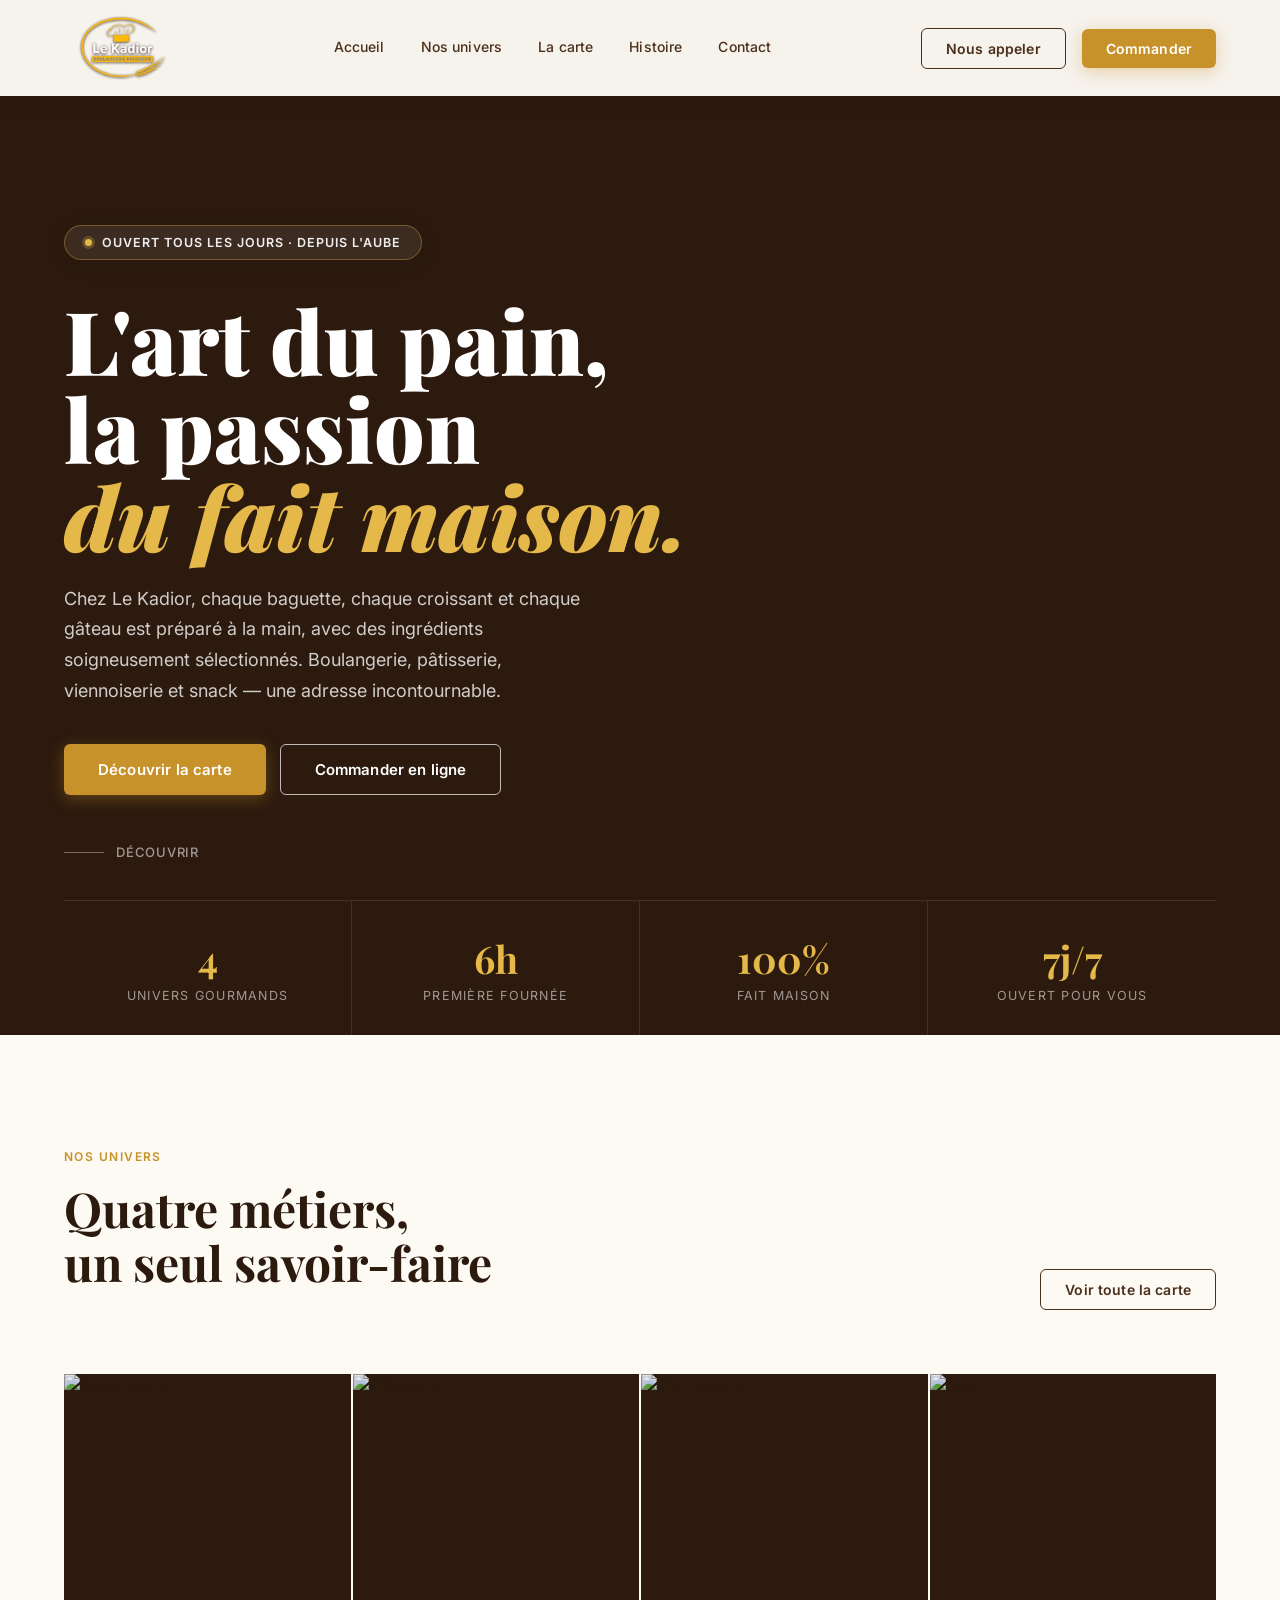
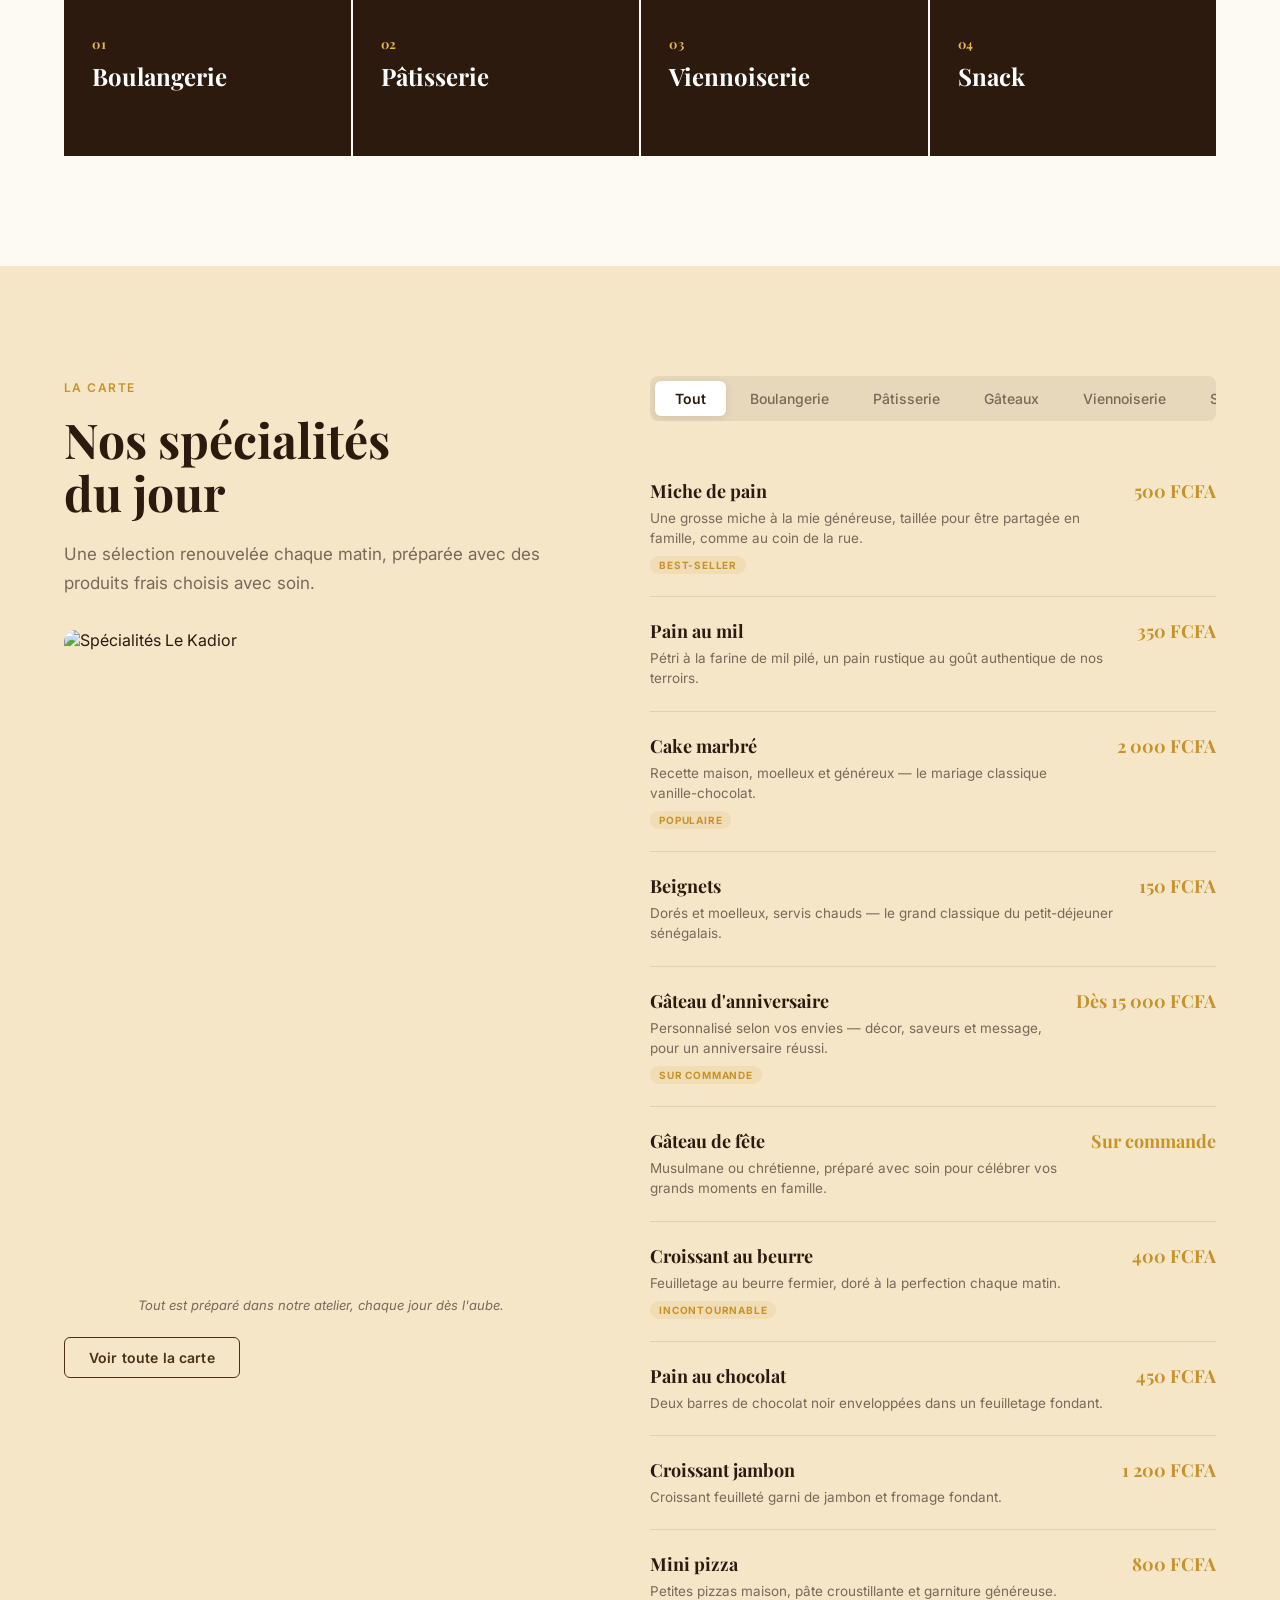
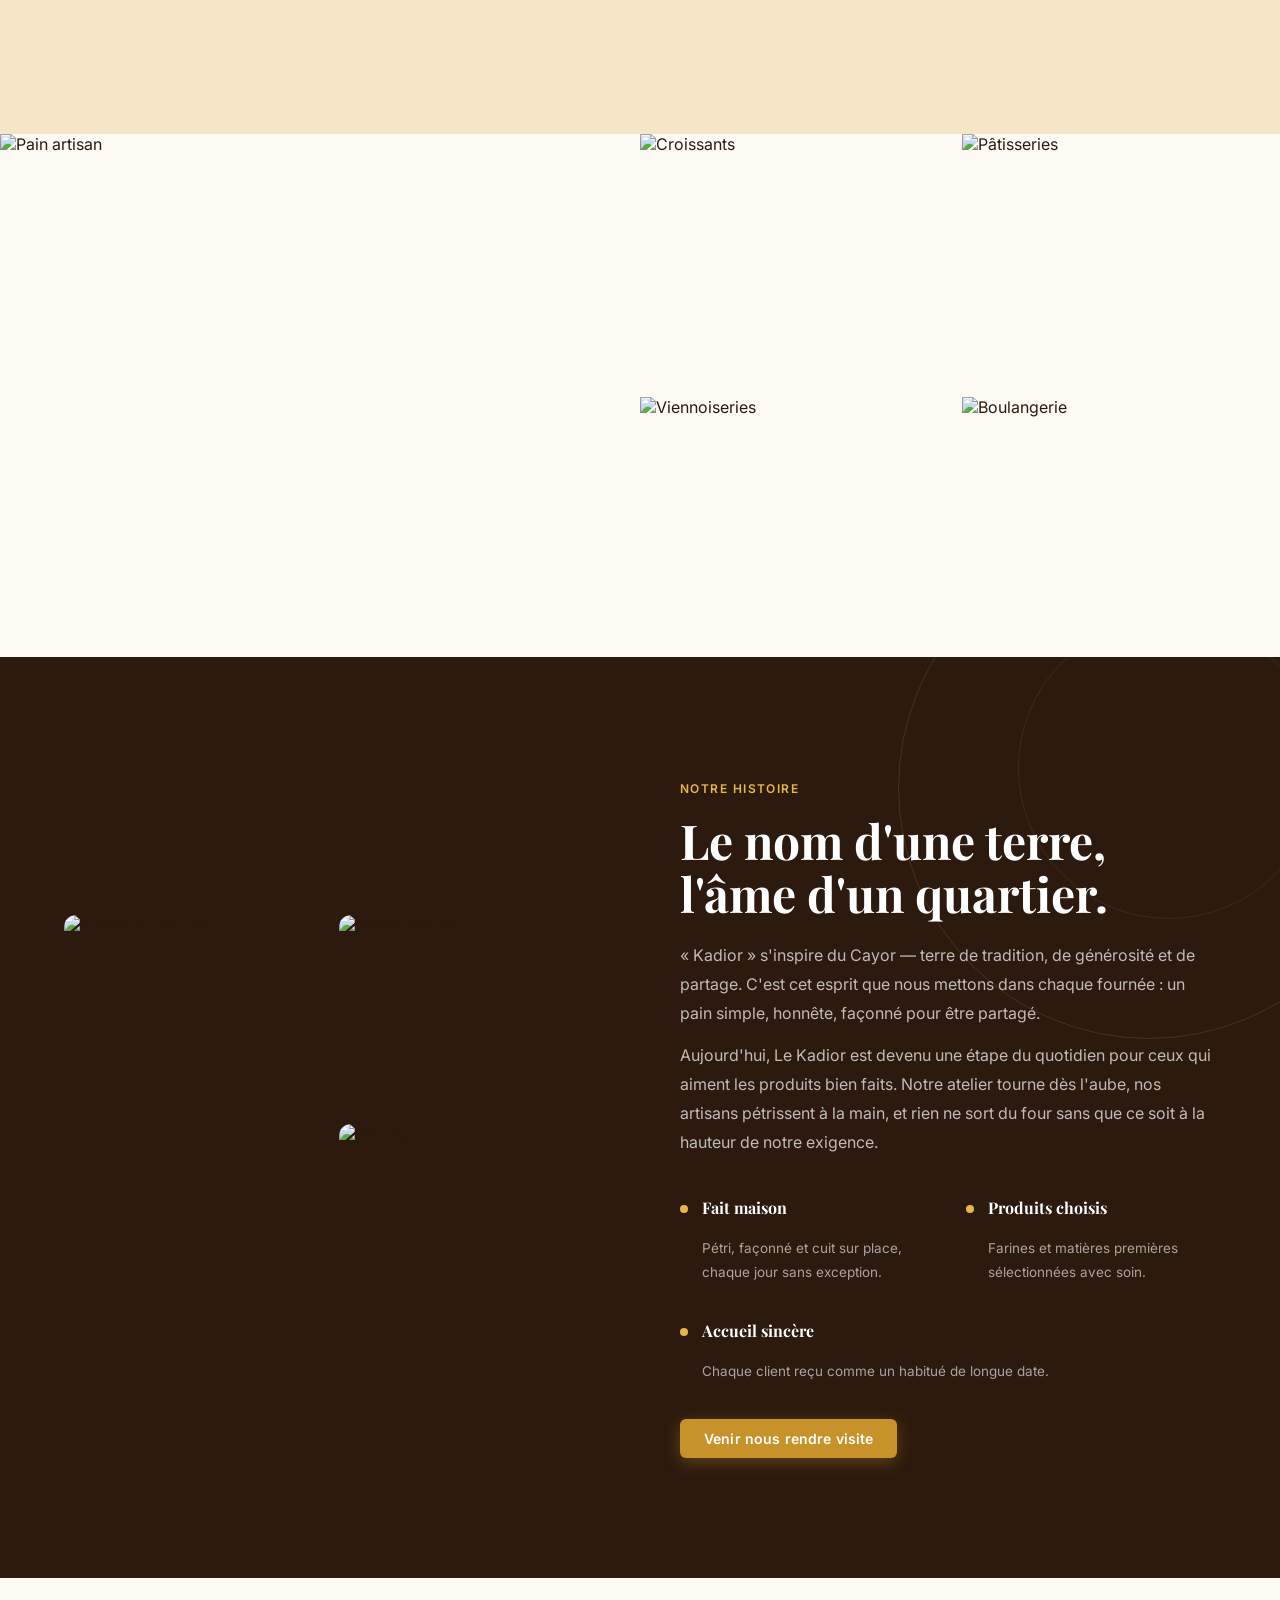
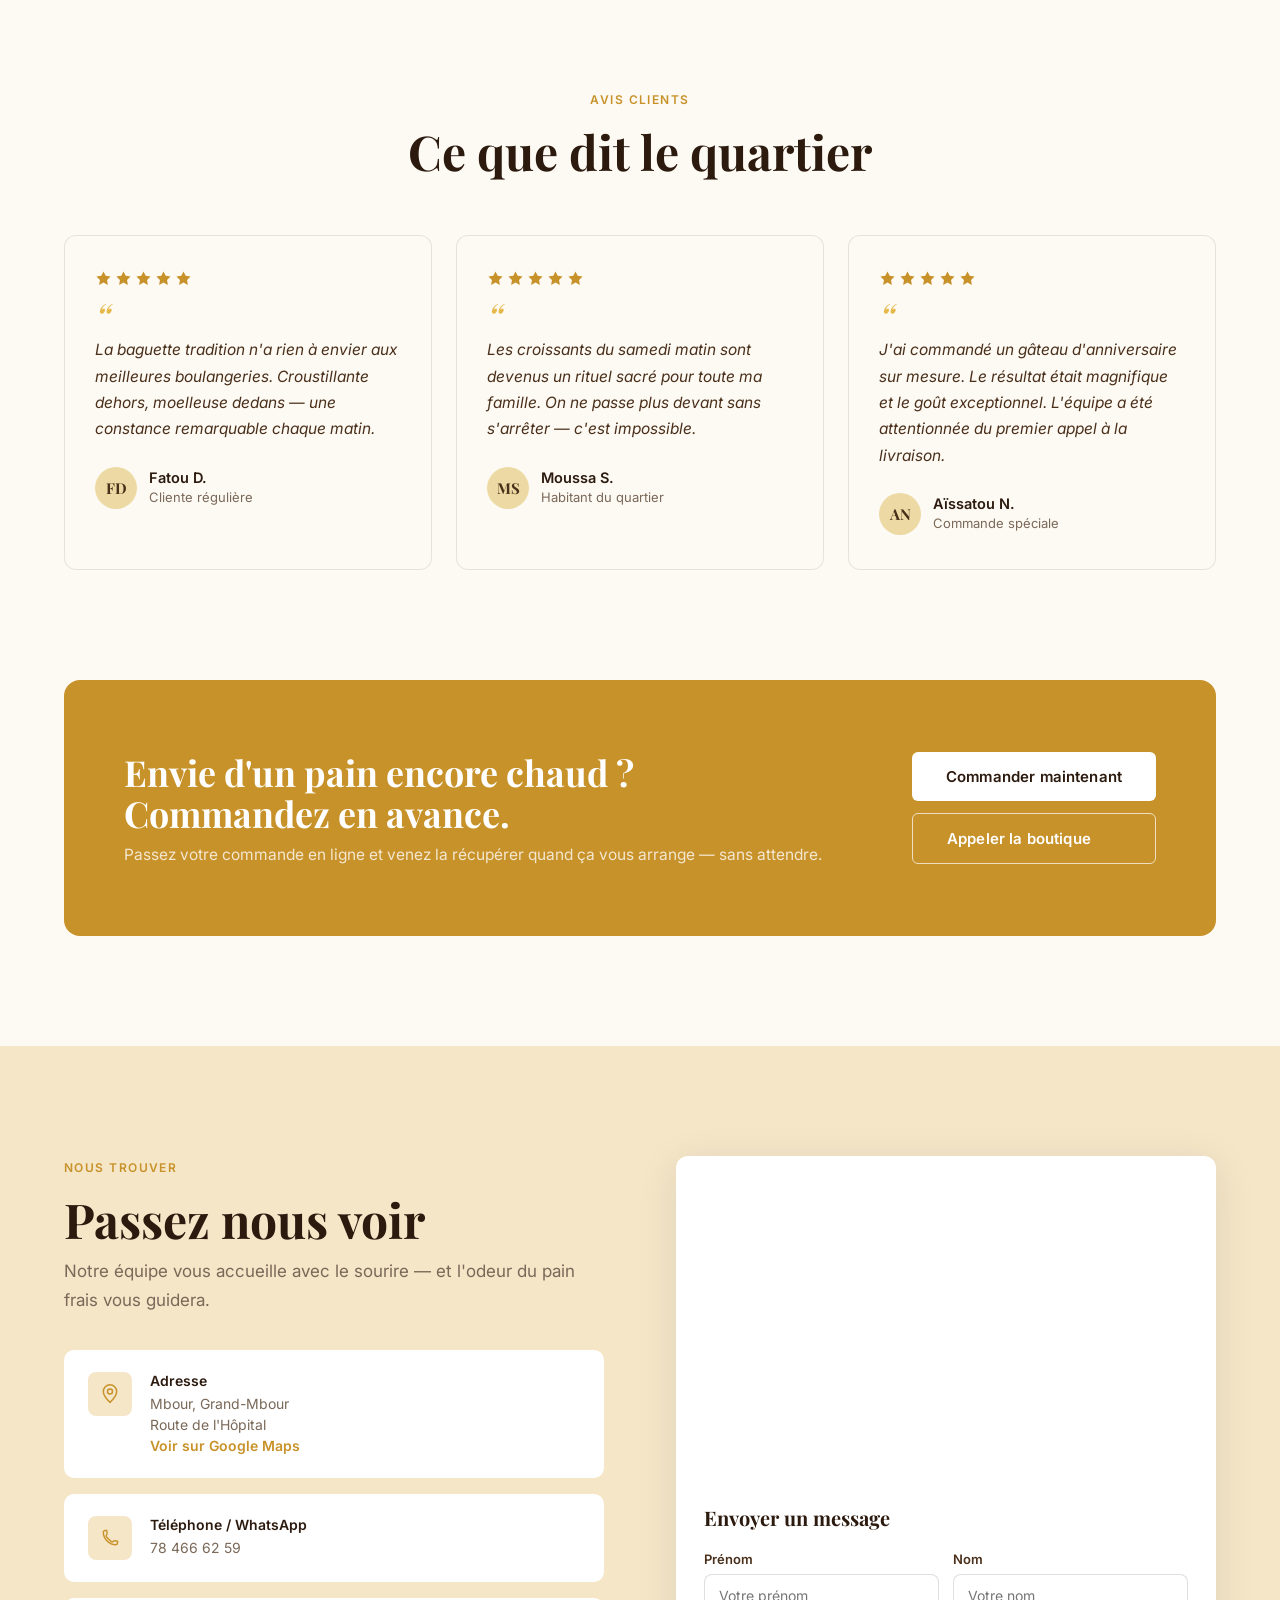
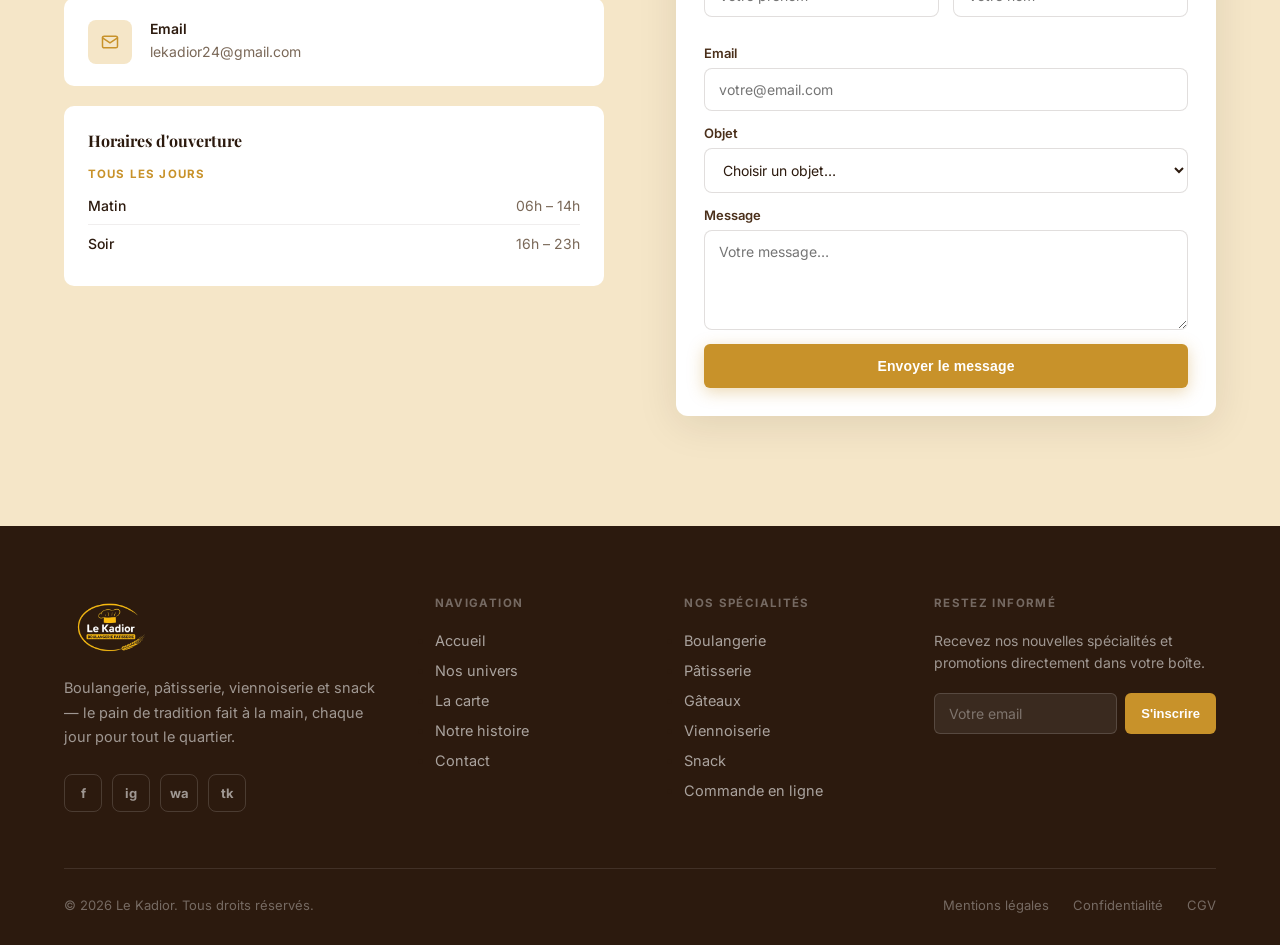
==== commit eae204a2: "Split site into multi-page structure and rebuild la carte Add dedicated pages (Nos univers, La carte" ====
--- a/index.html
+++ b/index.html
@@ -13,15 +13,15 @@
 
 <!-- NAV -->
 <nav id="mainNav">
-  <div class="nav-logo">
+  <a href="index.html" class="nav-logo">
     <span class="logo-badge"><img src="image/logo.png" alt="Le Kadior — Boulangerie Pâtisserie"></span>
-  </div>
+  </a>
   <div class="nav-links">
     <a href="#accueil">Accueil</a>
-    <a href="#univers">Nos univers</a>
-    <a href="#menu">La carte</a>
-    <a href="#histoire">Histoire</a>
-    <a href="#contact">Contact</a>
+    <a href="nos-univers.html">Nos univers</a>
+    <a href="la-carte.html">La carte</a>
+    <a href="histoire.html">Histoire</a>
+    <a href="contact.html">Contact</a>
   </div>
   <div class="nav-right">
     <a href="tel:+221784666259" class="btn btn-outline">Nous appeler</a>
@@ -34,10 +34,10 @@
 
 <div class="mob-nav" id="mobNav">
   <a href="#accueil">Accueil</a>
-  <a href="#univers">Nos univers</a>
-  <a href="#menu">La carte</a>
-  <a href="#histoire">Histoire</a>
-  <a href="#contact">Contact</a>
+  <a href="nos-univers.html">Nos univers</a>
+  <a href="la-carte.html">La carte</a>
+  <a href="histoire.html">Histoire</a>
+  <a href="contact.html">Contact</a>
   <a href="#commande" class="btn btn-gold btn-lg">Commander</a>
 </div>
 
@@ -77,10 +77,10 @@
       <span class="tag reveal">Nos univers</span>
       <h2 class="section-title reveal">Quatre métiers,<br>un seul savoir-faire</h2>
     </div>
-    <a href="#menu" class="btn btn-outline reveal">Voir toute la carte</a>
+    <a href="la-carte.html" class="btn btn-outline reveal">Voir toute la carte</a>
   </div>
   <div class="uni-grid">
-    <div class="uni-card reveal">
+    <a class="uni-card reveal" href="nos-univers.html#boulangerie">
       <img src="https://images.unsplash.com/photo-1509440159596-0249088772ff?w=600&q=80" alt="Boulangerie">
       <div class="uni-overlay">
         <div class="uni-num">01</div>
@@ -88,8 +88,8 @@
         <p>Baguettes tradition, pain complet, pain de mie — pétris et cuits plusieurs fois par jour.</p>
         <div class="uni-arrow">Découvrir <svg viewBox="0 0 14 14" fill="none"><path d="M2 7h10M8 3l4 4-4 4" stroke="currentColor" stroke-width="1.5" stroke-linecap="round" stroke-linejoin="round"/></svg></div>
       </div>
-    </div>
-    <div class="uni-card reveal">
+    </a>
+    <a class="uni-card reveal" href="nos-univers.html#patisserie">
       <img src="https://images.unsplash.com/photo-1488477181946-6428a0291777?w=600&q=80" alt="Pâtisserie">
       <div class="uni-overlay">
         <div class="uni-num">02</div>
@@ -97,8 +97,8 @@
         <p>Gâteaux, tartes et entremets faits à la commande pour vos moments spéciaux.</p>
         <div class="uni-arrow">Découvrir <svg viewBox="0 0 14 14" fill="none"><path d="M2 7h10M8 3l4 4-4 4" stroke="currentColor" stroke-width="1.5" stroke-linecap="round" stroke-linejoin="round"/></svg></div>
       </div>
-    </div>
-    <div class="uni-card reveal">
+    </a>
+    <a class="uni-card reveal" href="nos-univers.html#viennoiserie">
       <img src="https://images.unsplash.com/photo-1555507036-ab1f4038808a?w=600&q=80" alt="Viennoiserie">
       <div class="uni-overlay">
         <div class="uni-num">03</div>
@@ -106,8 +106,8 @@
         <p>Croissants au beurre, pains au chocolat, brioches — le matin parfait.</p>
         <div class="uni-arrow">Découvrir <svg viewBox="0 0 14 14" fill="none"><path d="M2 7h10M8 3l4 4-4 4" stroke="currentColor" stroke-width="1.5" stroke-linecap="round" stroke-linejoin="round"/></svg></div>
       </div>
-    </div>
-    <div class="uni-card reveal">
+    </a>
+    <a class="uni-card reveal" href="nos-univers.html#snack">
       <img src="https://images.unsplash.com/photo-1528735602780-2552fd46c7af?w=600&q=80" alt="Snack">
       <div class="uni-overlay">
         <div class="uni-num">04</div>
@@ -115,7 +115,7 @@
         <p>Sandwichs, jus frais et formules — le déjeuner rapide sans compromis.</p>
         <div class="uni-arrow">Découvrir <svg viewBox="0 0 14 14" fill="none"><path d="M2 7h10M8 3l4 4-4 4" stroke="currentColor" stroke-width="1.5" stroke-linecap="round" stroke-linejoin="round"/></svg></div>
       </div>
-    </div>
+    </a>
   </div>
 </section>
 
@@ -130,37 +130,62 @@
         <img src="https://images.unsplash.com/photo-1476224203421-9ac39bcb3327?w=700&q=85" alt="Spécialités Le Kadior">
       </div>
       <p class="menu-caption">Tout est préparé dans notre atelier, chaque jour dès l'aube.</p>
+      <a href="la-carte.html" class="btn btn-outline" style="margin-top:24px">Voir toute la carte</a>
     </div>
     <div class="reveal-r">
       <div class="menu-tabs">
         <button class="menu-tab active" onclick="filterMenu(this,'tout')">Tout</button>
-        <button class="menu-tab" onclick="filterMenu(this,'pain')">Pain</button>
+        <button class="menu-tab" onclick="filterMenu(this,'pain')">Boulangerie</button>
+        <button class="menu-tab" onclick="filterMenu(this,'patiss')">Pâtisserie</button>
+        <button class="menu-tab" onclick="filterMenu(this,'gateaux')">Gâteaux</button>
         <button class="menu-tab" onclick="filterMenu(this,'viennois')">Viennoiserie</button>
-        <button class="menu-tab" onclick="filterMenu(this,'patiss')">Pâtisserie</button>
         <button class="menu-tab" onclick="filterMenu(this,'snack')">Snack</button>
       </div>
       <div class="menu-items" id="menuItems">
         <div class="menu-item" data-cat="pain">
           <div class="mi-info">
-            <h4>Baguette tradition</h4>
-            <p>Farine T65, fermentation longue, croûte croustillante et mie alvéolée.</p>
+            <h4>Miche de pain</h4>
+            <p>Une grosse miche à la mie généreuse, taillée pour être partagée en famille, comme au coin de la rue.</p>
             <span class="mi-badge pop">Best-seller</span>
           </div>
-          <span class="mi-price">À compléter</span>
+          <span class="mi-price">500 FCFA</span>
         </div>
         <div class="menu-item" data-cat="pain">
           <div class="mi-info">
-            <h4>Pain complet &amp; céréales</h4>
-            <p>Farines sélectionnées, graines de sésame, tournesol et pavot.</p>
-          </div>
-          <span class="mi-price">À compléter</span>
-        </div>
-        <div class="menu-item" data-cat="pain">
-          <div class="mi-info">
-            <h4>Pain de campagne</h4>
-            <p>Levain naturel, mie serrée et savoureuse, idéal pour accompagner les plats.</p>
-          </div>
-          <span class="mi-price">À compléter</span>
+            <h4>Pain au mil</h4>
+            <p>Pétri à la farine de mil pilé, un pain rustique au goût authentique de nos terroirs.</p>
+          </div>
+          <span class="mi-price">350 FCFA</span>
+        </div>
+        <div class="menu-item" data-cat="patiss">
+          <div class="mi-info">
+            <h4>Cake marbré</h4>
+            <p>Recette maison, moelleux et généreux — le mariage classique vanille-chocolat.</p>
+            <span class="mi-badge pop">Populaire</span>
+          </div>
+          <span class="mi-price">2 000 FCFA</span>
+        </div>
+        <div class="menu-item" data-cat="patiss">
+          <div class="mi-info">
+            <h4>Beignets</h4>
+            <p>Dorés et moelleux, servis chauds — le grand classique du petit-déjeuner sénégalais.</p>
+          </div>
+          <span class="mi-price">150 FCFA</span>
+        </div>
+        <div class="menu-item" data-cat="gateaux">
+          <div class="mi-info">
+            <h4>Gâteau d'anniversaire</h4>
+            <p>Personnalisé selon vos envies — décor, saveurs et message, pour un anniversaire réussi.</p>
+            <span class="mi-badge pop">Sur commande</span>
+          </div>
+          <span class="mi-price">Dès 15 000 FCFA</span>
+        </div>
+        <div class="menu-item" data-cat="gateaux">
+          <div class="mi-info">
+            <h4>Gâteau de fête</h4>
+            <p>Musulmane ou chrétienne, préparé avec soin pour célébrer vos grands moments en famille.</p>
+          </div>
+          <span class="mi-price">Sur commande</span>
         </div>
         <div class="menu-item" data-cat="viennois">
           <div class="mi-info">
@@ -168,52 +193,28 @@
             <p>Feuilletage au beurre fermier, doré à la perfection chaque matin.</p>
             <span class="mi-badge pop">Incontournable</span>
           </div>
-          <span class="mi-price">À compléter</span>
+          <span class="mi-price">400 FCFA</span>
         </div>
         <div class="menu-item" data-cat="viennois">
           <div class="mi-info">
             <h4>Pain au chocolat</h4>
             <p>Deux barres de chocolat noir enveloppées dans un feuilletage fondant.</p>
           </div>
-          <span class="mi-price">À compléter</span>
-        </div>
-        <div class="menu-item" data-cat="viennois">
-          <div class="mi-info">
-            <h4>Brioche tressée</h4>
-            <p>Moelleuse, légèrement sucrée, parfumée à la fleur d'oranger.</p>
-            <span class="mi-badge new">Nouveau</span>
-          </div>
-          <span class="mi-price">À compléter</span>
-        </div>
-        <div class="menu-item" data-cat="patiss">
-          <div class="mi-info">
-            <h4>Tarte aux fruits de saison</h4>
-            <p>Fond sablé, crème pâtissière, fruits frais du marché.</p>
-          </div>
-          <span class="mi-price">À compléter</span>
-        </div>
-        <div class="menu-item" data-cat="patiss">
-          <div class="mi-info">
-            <h4>Gâteau marbré</h4>
-            <p>Recette maison, moelleux et généreux — parfait pour les anniversaires.</p>
-            <span class="mi-badge pop">Populaire</span>
-          </div>
-          <span class="mi-price">À compléter</span>
+          <span class="mi-price">450 FCFA</span>
         </div>
         <div class="menu-item" data-cat="snack">
           <div class="mi-info">
-            <h4>Sandwich poulet-légumes</h4>
-            <p>Pain maison, poulet grillé, crudités de saison et sauce maison.</p>
-          </div>
-          <span class="mi-price">À compléter</span>
+            <h4>Croissant jambon</h4>
+            <p>Croissant feuilleté garni de jambon et fromage fondant.</p>
+          </div>
+          <span class="mi-price">1 200 FCFA</span>
         </div>
         <div class="menu-item" data-cat="snack">
           <div class="mi-info">
-            <h4>Formule petit-déjeuner</h4>
-            <p>Viennoiserie + jus d'orange frais + boisson chaude.</p>
-            <span class="mi-badge pop">Formule</span>
-          </div>
-          <span class="mi-price">À compléter</span>
+            <h4>Mini pizza</h4>
+            <p>Petites pizzas maison, pâte croustillante et garniture généreuse.</p>
+          </div>
+          <span class="mi-price">800 FCFA</span>
         </div>
       </div>
     </div>
@@ -267,7 +268,7 @@
           </div>
         </div>
       </div>
-      <a href="#contact" class="btn btn-gold" style="margin-top:36px">Venir nous rendre visite</a>
+      <a href="contact.html" class="btn btn-gold" style="margin-top:36px">Venir nous rendre visite</a>
     </div>
   </div>
 </section>
@@ -325,7 +326,7 @@
         <p>Passez votre commande en ligne et venez la récupérer quand ça vous arrange — sans attendre.</p>
       </div>
       <div class="cta-btns reveal">
-        <a href="#contact" class="btn btn-white btn-lg">Commander maintenant</a>
+        <a href="contact.html" class="btn btn-white btn-lg">Commander maintenant</a>
         <a href="tel:+221784666259" class="btn btn-outline-white btn-lg">Appeler la boutique</a>
       </div>
     </div>
@@ -344,7 +345,7 @@
           <div class="info-icon">
             <svg viewBox="0 0 24 24"><path d="M12 22s8-7.5 8-13a8 8 0 1 0-16 0c0 5.5 8 13 8 13Z" stroke-linecap="round"/><circle cx="12" cy="9" r="3" stroke-linecap="round"/></svg>
           </div>
-          <div><h5>Adresse</h5><p>Mbour, Grand-Mbour<br>Route de l'Hôpital</p></div>
+          <div><h5>Adresse</h5><p>Mbour, Grand-Mbour<br>Route de l'Hôpital<br><a href="https://maps.app.goo.gl/U2yhf6NaQ5wUG9c48" target="_blank" rel="noopener" style="color:var(--gold);font-weight:600">Voir sur Google Maps</a></p></div>
         </div>
         <div class="info-card">
           <div class="info-icon">
@@ -368,9 +369,8 @@
     </div>
     <div class="reveal-r">
       <div class="map-frame">
-        <div class="map-placeholder">
-          <svg viewBox="0 0 40 40"><path d="M20 4c8 0 13 6 13 13 0 10-13 20-13 20S7 27 7 17C7 10 12 4 20 4Z" stroke-linecap="round"/><circle cx="20" cy="16" r="4" stroke-linecap="round"/></svg>
-          <p>Intégrez votre localisation Google Maps ici — une ligne de code suffit.</p>
+        <div class="map-embed">
+          <iframe src="https://www.google.com/maps?q=14.4288654,-16.9792309&z=16&output=embed" loading="lazy" referrerpolicy="no-referrer-when-downgrade" title="Localisation Le Kadior"></iframe>
         </div>
         <div class="contact-form">
           <h4>Envoyer un message</h4>
@@ -406,29 +406,30 @@
       </div>
       <p class="desc">Boulangerie, pâtisserie, viennoiserie et snack — le pain de tradition fait à la main, chaque jour pour tout le quartier.</p>
       <div class="socials">
-        <a class="social-btn" href="#" aria-label="Facebook">f</a>
-        <a class="social-btn" href="#" aria-label="Instagram">ig</a>
+        <a class="social-btn" href="https://www.facebook.com/share/1LjNVexWPU/?mibextid=wwXIfr" aria-label="Facebook" target="_blank" rel="noopener">f</a>
+        <a class="social-btn" href="https://www.instagram.com/lekadior_officiel?igsi=ZjkxeHRnYXQ3bzZw&utm_source=qr" aria-label="Instagram" target="_blank" rel="noopener">ig</a>
         <a class="social-btn" href="https://wa.me/221784666259" aria-label="WhatsApp" target="_blank" rel="noopener">wa</a>
-        <a class="social-btn" href="#" aria-label="TikTok">tk</a>
+        <a class="social-btn" href="https://www.tiktok.com/@lekadior_officiel?_r=1&_t=ZS-994DPqMYfBs" aria-label="TikTok" target="_blank" rel="noopener">tk</a>
       </div>
     </div>
     <div>
       <h5>Navigation</h5>
       <ul>
         <li><a href="#accueil">Accueil</a></li>
-        <li><a href="#univers">Nos univers</a></li>
-        <li><a href="#menu">La carte</a></li>
-        <li><a href="#histoire">Notre histoire</a></li>
-        <li><a href="#contact">Contact</a></li>
+        <li><a href="nos-univers.html">Nos univers</a></li>
+        <li><a href="la-carte.html">La carte</a></li>
+        <li><a href="histoire.html">Notre histoire</a></li>
+        <li><a href="contact.html">Contact</a></li>
       </ul>
     </div>
     <div>
       <h5>Nos spécialités</h5>
       <ul>
-        <li><a href="#menu">Boulangerie</a></li>
-        <li><a href="#menu">Pâtisserie</a></li>
-        <li><a href="#menu">Viennoiserie</a></li>
-        <li><a href="#menu">Snack &amp; Formules</a></li>
+        <li><a href="nos-univers.html#boulangerie">Boulangerie</a></li>
+        <li><a href="nos-univers.html#patisserie">Pâtisserie</a></li>
+        <li><a href="la-carte.html#gateaux">Gâteaux</a></li>
+        <li><a href="nos-univers.html#viennoiserie">Viennoiserie</a></li>
+        <li><a href="la-carte.html#snack">Snack</a></li>
         <li><a href="#commande">Commande en ligne</a></li>
       </ul>
     </div>
--- a/le-kadior.css
+++ b/le-kadior.css
@@ -6,10 +6,11 @@
   --font-serif:'Playfair Display',Georgia,serif;
   --font-sans:'Inter',system-ui,sans-serif;
 }
-html{scroll-behavior:smooth;font-size:16px;scroll-padding-top:110px}
-body{font-family:var(--font-sans);background:var(--white);color:var(--brown);overflow-x:hidden;isolation:isolate}
+html{scroll-behavior:smooth;font-size:16px;scroll-padding-top:110px;max-width:100%;overflow-x:hidden}
+body{font-family:var(--font-sans);background:var(--white);color:var(--brown);max-width:100%;overflow-x:hidden;isolation:isolate}
 a{text-decoration:none;color:inherit}
 img{display:block;width:100%;object-fit:cover}
+.reveal-l,.reveal-r{min-width:0}
 
 /* ── NAVIGATION ── */
 #mainNav{
@@ -75,11 +76,23 @@
 .section-title{font-family:var(--font-serif);font-size:clamp(30px,3.8vw,48px);font-weight:700;color:var(--brown);line-height:1.12;margin-bottom:20px}
 .section-sub{font-size:17px;color:var(--gray);line-height:1.7;max-width:560px}
 
+/* ── PAGE HERO (sous-pages) ── */
+.page-hero{position:relative;min-height:320px;display:flex;align-items:flex-end;padding:130px 5vw 44px;overflow:hidden;background:var(--brown);isolation:isolate}
+.page-hero-bg{position:absolute;inset:0;background-size:cover;background-position:center;opacity:.34}
+.page-hero-overlay{position:absolute;inset:0;background:linear-gradient(135deg,rgba(44,26,14,.86) 0%,rgba(44,26,14,.55) 60%,rgba(44,26,14,.3) 100%)}
+.page-hero-content{position:relative;max-width:760px}
+.breadcrumb{display:flex;align-items:center;gap:8px;font-size:13px;color:rgba(255,255,255,.55);margin-bottom:16px;letter-spacing:.02em}
+.breadcrumb a{color:rgba(255,255,255,.8);transition:color .2s}
+.breadcrumb a:hover{color:var(--gold2)}
+.breadcrumb span{color:rgba(255,255,255,.35)}
+.page-hero h1{font-family:var(--font-serif);font-size:clamp(34px,5vw,54px);font-weight:800;color:#fff;line-height:1.08;margin-bottom:14px}
+.page-hero p{font-size:16px;color:rgba(255,255,255,.75);max-width:520px;line-height:1.7}
+
 /* ── UNIVERSES ── */
 .universes{background:var(--white)}
 .uni-head{display:flex;justify-content:space-between;align-items:flex-end;margin-bottom:64px;flex-wrap:wrap;gap:24px}
 .uni-grid{display:grid;grid-template-columns:repeat(4,1fr);gap:2px}
-.uni-card{position:relative;overflow:hidden;cursor:pointer;aspect-ratio:3/4;background:var(--brown)}
+.uni-card{display:block;position:relative;overflow:hidden;cursor:pointer;aspect-ratio:3/4;background:var(--brown)}
 .uni-card img{width:100%;height:100%;object-fit:cover;transition:transform .6s ease,opacity .4s}
 .uni-card:hover img{transform:scale(1.06);opacity:.55}
 .uni-overlay{position:absolute;inset:0;background:linear-gradient(to top,rgba(44,26,14,.88) 30%,rgba(44,26,14,.1) 75%);display:flex;flex-direction:column;justify-content:flex-end;padding:28px}
@@ -91,9 +104,23 @@
 .uni-card:hover .uni-arrow{opacity:1;transform:translateY(0)}
 .uni-arrow svg{width:14px;height:14px}
 
+/* ── UNIVERS DETAIL (page Nos univers) ── */
+.uni-detail-grid{display:grid;grid-template-columns:repeat(2,1fr);gap:28px;margin-top:56px}
+.uni-detail-card{background:var(--white);border:1px solid rgba(44,26,14,.1);border-radius:14px;overflow:hidden}
+.uni-detail-img{aspect-ratio:16/10;overflow:hidden}
+.uni-detail-img img{width:100%;height:100%;object-fit:cover}
+.uni-detail-body{padding:30px 28px}
+.uni-detail-body h3{font-family:var(--font-serif);font-size:22px;font-weight:700;margin-bottom:10px}
+.uni-detail-body p{font-size:14.5px;color:var(--gray);line-height:1.7;margin-bottom:18px}
+.uni-tags{display:flex;flex-wrap:wrap;gap:8px;margin-bottom:18px}
+.uni-tags span{font-size:12px;font-weight:600;color:var(--brown2);background:var(--tan);padding:6px 13px;border-radius:100px}
+.uni-detail-link{display:inline-flex;align-items:center;gap:6px;color:var(--gold);font-size:13.5px;font-weight:600}
+.uni-detail-link svg{width:13px;height:13px}
+
 /* ── FEATURED / MENU ── */
 .menu-section{background:var(--tan);padding:110px 5vw}
 .menu-layout{display:grid;grid-template-columns:1fr 1.1fr;gap:72px;align-items:start}
+.menu-layout>div{min-width:0}
 .menu-sticky{position:sticky;top:110px}
 .menu-photo{border-radius:12px;overflow:hidden;margin-bottom:24px;aspect-ratio:4/5}
 .menu-photo img{width:100%;height:100%;object-fit:cover}
@@ -113,11 +140,40 @@
 .mi-badge.pop{background:rgba(200,146,42,.12);color:var(--gold)}
 .mi-price{font-family:var(--font-serif);font-size:18px;font-weight:700;color:var(--gold);white-space:nowrap;flex-shrink:0}
 
+/* ── MENU GROUPS (page La carte) ── */
+.menu-head{max-width:720px;margin:0 auto 48px;text-align:center}
+.menu-head .menu-tabs{margin:32px auto 0;justify-content:center}
+.menu-tabs button.menu-tab{font-family:inherit}
+.menu-groups{max-width:1040px;margin:0 auto}
+.menu-group{display:none}
+.menu-group.active{display:block}
+.menu-group-head{display:flex;gap:18px;align-items:flex-start;margin-bottom:32px;padding-bottom:20px;border-bottom:2px solid var(--gold)}
+.menu-group-num{font-family:var(--font-serif);font-size:14px;font-weight:700;color:var(--gold2);background:var(--brown);width:34px;height:34px;border-radius:50%;display:flex;align-items:center;justify-content:center;flex-shrink:0;margin-top:4px}
+.menu-group-head h3{font-family:var(--font-serif);font-size:26px;font-weight:700;margin-bottom:6px}
+.menu-group-head p{font-size:14.5px;color:var(--gray);line-height:1.6}
+
+/* ── MENU CARDS (avec images) ── */
+.menu-cards{display:grid;grid-template-columns:repeat(2,1fr);gap:24px}
+.menu-card{background:#fff;border:1px solid rgba(44,26,14,.1);border-radius:14px;overflow:hidden;transition:box-shadow .25s,transform .25s}
+.menu-card:hover{box-shadow:0 14px 34px rgba(44,26,14,.12);transform:translateY(-3px)}
+.menu-card-img{position:relative;aspect-ratio:4/3;overflow:hidden;background:var(--tan2)}
+.menu-card-img img{width:100%;height:100%;object-fit:cover}
+.menu-card-img img.local-photo{filter:saturate(1.1) contrast(1.06) brightness(1.03)}
+.menu-card-img::after{content:"";position:absolute;inset:0;box-shadow:inset 0 -30px 30px -20px rgba(44,26,14,.35);pointer-events:none}
+.menu-card-badge{position:absolute;top:12px;left:12px;width:38px;height:38px;border-radius:50%;background:var(--brown);display:flex;align-items:center;justify-content:center;box-shadow:0 4px 14px rgba(44,26,14,.4);z-index:2}
+.menu-card-badge svg{width:19px;height:19px;stroke:var(--gold2);fill:none;stroke-width:1.5}
+.menu-card-body{padding:20px 22px;display:flex;justify-content:space-between;align-items:flex-start;gap:14px}
+.menu-card-body .mi-info{flex:1;min-width:0}
+.menu-card-body h4{font-family:var(--font-serif);font-size:17px;font-weight:700;margin-bottom:6px}
+.menu-card-body p{font-size:13.5px;color:var(--gray);line-height:1.6}
+.menu-card-body .mi-price{font-size:17px}
+
 /* ── STORY ── */
 .story{background:var(--brown);padding:120px 5vw;position:relative;overflow:hidden}
 .story::before{content:"";position:absolute;right:-120px;top:-120px;width:500px;height:500px;border-radius:50%;border:1px solid rgba(229,184,74,.15)}
 .story::after{content:"";position:absolute;right:-40px;top:-40px;width:300px;height:300px;border-radius:50%;border:1px solid rgba(229,184,74,.1)}
 .story-grid{display:grid;grid-template-columns:1fr 1fr;gap:80px;align-items:center;position:relative}
+.story-grid>div{min-width:0}
 .story-imgs{display:grid;grid-template-columns:1fr 1fr;gap:14px}
 .story-img1{border-radius:12px;overflow:hidden;aspect-ratio:3/4;grid-row:1/3}
 .story-img1 img,.story-img2 img,.story-img3 img{width:100%;height:100%;object-fit:cover}
@@ -168,6 +224,7 @@
 /* ── CONTACT ── */
 .contact{background:var(--tan)}
 .contact-grid{display:grid;grid-template-columns:1fr 1fr;gap:72px;align-items:start}
+.contact-grid>div{min-width:0}
 .contact-info .section-title{margin-bottom:10px}
 .contact-info .section-sub{margin-bottom:36px}
 .info-cards{display:flex;flex-direction:column;gap:16px}
@@ -187,13 +244,15 @@
 .map-placeholder{height:320px;background:var(--tan2);display:flex;align-items:center;justify-content:center;flex-direction:column;gap:14px}
 .map-placeholder svg{width:40px;height:40px;stroke:var(--gold);fill:none;stroke-width:1.6}
 .map-placeholder p{font-size:14px;color:var(--gray);text-align:center;max-width:220px}
+.map-embed{height:320px}
+.map-embed iframe{width:100%;height:100%;border:0;display:block}
 .contact-form{padding:28px}
 .contact-form h4{font-family:var(--font-serif);font-size:20px;font-weight:700;margin-bottom:20px}
 .form-row{display:grid;grid-template-columns:1fr 1fr;gap:14px;margin-bottom:14px}
-.form-field{display:flex;flex-direction:column;gap:7px;margin-bottom:14px}
+.form-field{display:flex;flex-direction:column;gap:7px;margin-bottom:14px;min-width:0}
 .form-field label{font-size:13px;font-weight:600;color:var(--brown2)}
 .form-field input,.form-field select,.form-field textarea{
-  padding:12px 14px;border:1.5px solid rgba(44,26,14,.14);border-radius:8px;font-size:14px;font-family:inherit;
+  width:100%;min-width:0;padding:12px 14px;border:1.5px solid rgba(44,26,14,.14);border-radius:8px;font-size:14px;font-family:inherit;
   background:#fff;color:var(--brown);transition:border-color .2s;outline:none
 }
 .form-field input:focus,.form-field select:focus,.form-field textarea:focus{border-color:var(--gold)}
@@ -202,6 +261,7 @@
 /* ── FOOTER ── */
 footer{background:var(--brown);padding:70px 5vw 32px;position:relative;z-index:1;isolation:isolate}
 .footer-top{display:grid;grid-template-columns:1.6fr 1fr 1fr 1.4fr;gap:48px;padding-bottom:56px;border-bottom:1px solid rgba(255,255,255,.1)}
+.footer-top>div{min-width:0}
 .footer-logo-wrap{display:flex;align-items:center;gap:10px;margin-bottom:16px}
 .footer-logo-img{height:64px;width:auto;display:block}
 footer .desc{font-size:14.5px;color:rgba(255,255,255,.55);line-height:1.7;margin-bottom:24px}
@@ -215,7 +275,7 @@
 .newsletter{display:flex;flex-direction:column;gap:10px}
 .newsletter p{font-size:14px;color:rgba(255,255,255,.55);line-height:1.6}
 .newsletter-input{display:flex;gap:8px;margin-top:8px}
-.newsletter-input input{flex:1;padding:11px 14px;background:rgba(255,255,255,.07);border:1px solid rgba(255,255,255,.15);border-radius:6px;color:#fff;font-size:14px;font-family:inherit;outline:none}
+.newsletter-input input{flex:1;min-width:0;padding:11px 14px;background:rgba(255,255,255,.07);border:1px solid rgba(255,255,255,.15);border-radius:6px;color:#fff;font-size:14px;font-family:inherit;outline:none}
 .newsletter-input input::placeholder{color:rgba(255,255,255,.35)}
 .newsletter-input input:focus{border-color:var(--gold2)}
 .newsletter-input button{padding:11px 16px;background:var(--gold);border:none;border-radius:6px;color:#fff;font-weight:600;font-size:13px;cursor:pointer;white-space:nowrap;transition:.2s}
@@ -241,10 +301,13 @@
   .menu-section{padding:90px 5vw}
   .story{padding:90px 5vw}
   .uni-grid{grid-template-columns:repeat(2,1fr)}
+  .uni-detail-grid{grid-template-columns:1fr}
+  .menu-cards{grid-template-columns:1fr}
   .menu-layout{grid-template-columns:1fr;gap:48px}
   .menu-sticky{position:static}
   .menu-photo{max-width:420px;margin-left:auto;margin-right:auto}
   .story-grid{grid-template-columns:1fr;gap:48px}
+  .menu-group-head{gap:14px}
   .contact-grid{grid-template-columns:1fr;gap:48px}
   .footer-top{grid-template-columns:1fr 1fr}
   .cta-inner{grid-template-columns:1fr;text-align:center;padding:56px 40px}
@@ -255,6 +318,7 @@
   #mainNav{height:80px;padding:0 6vw}
   .logo-badge img{height:56px}
   .hero{padding-top:100px}
+  .page-hero{padding-top:110px}
   .nav-links,.nav-right .btn-outline{display:none}
   .burger{display:flex}
   .stats-inner{grid-template-columns:repeat(2,1fr)}
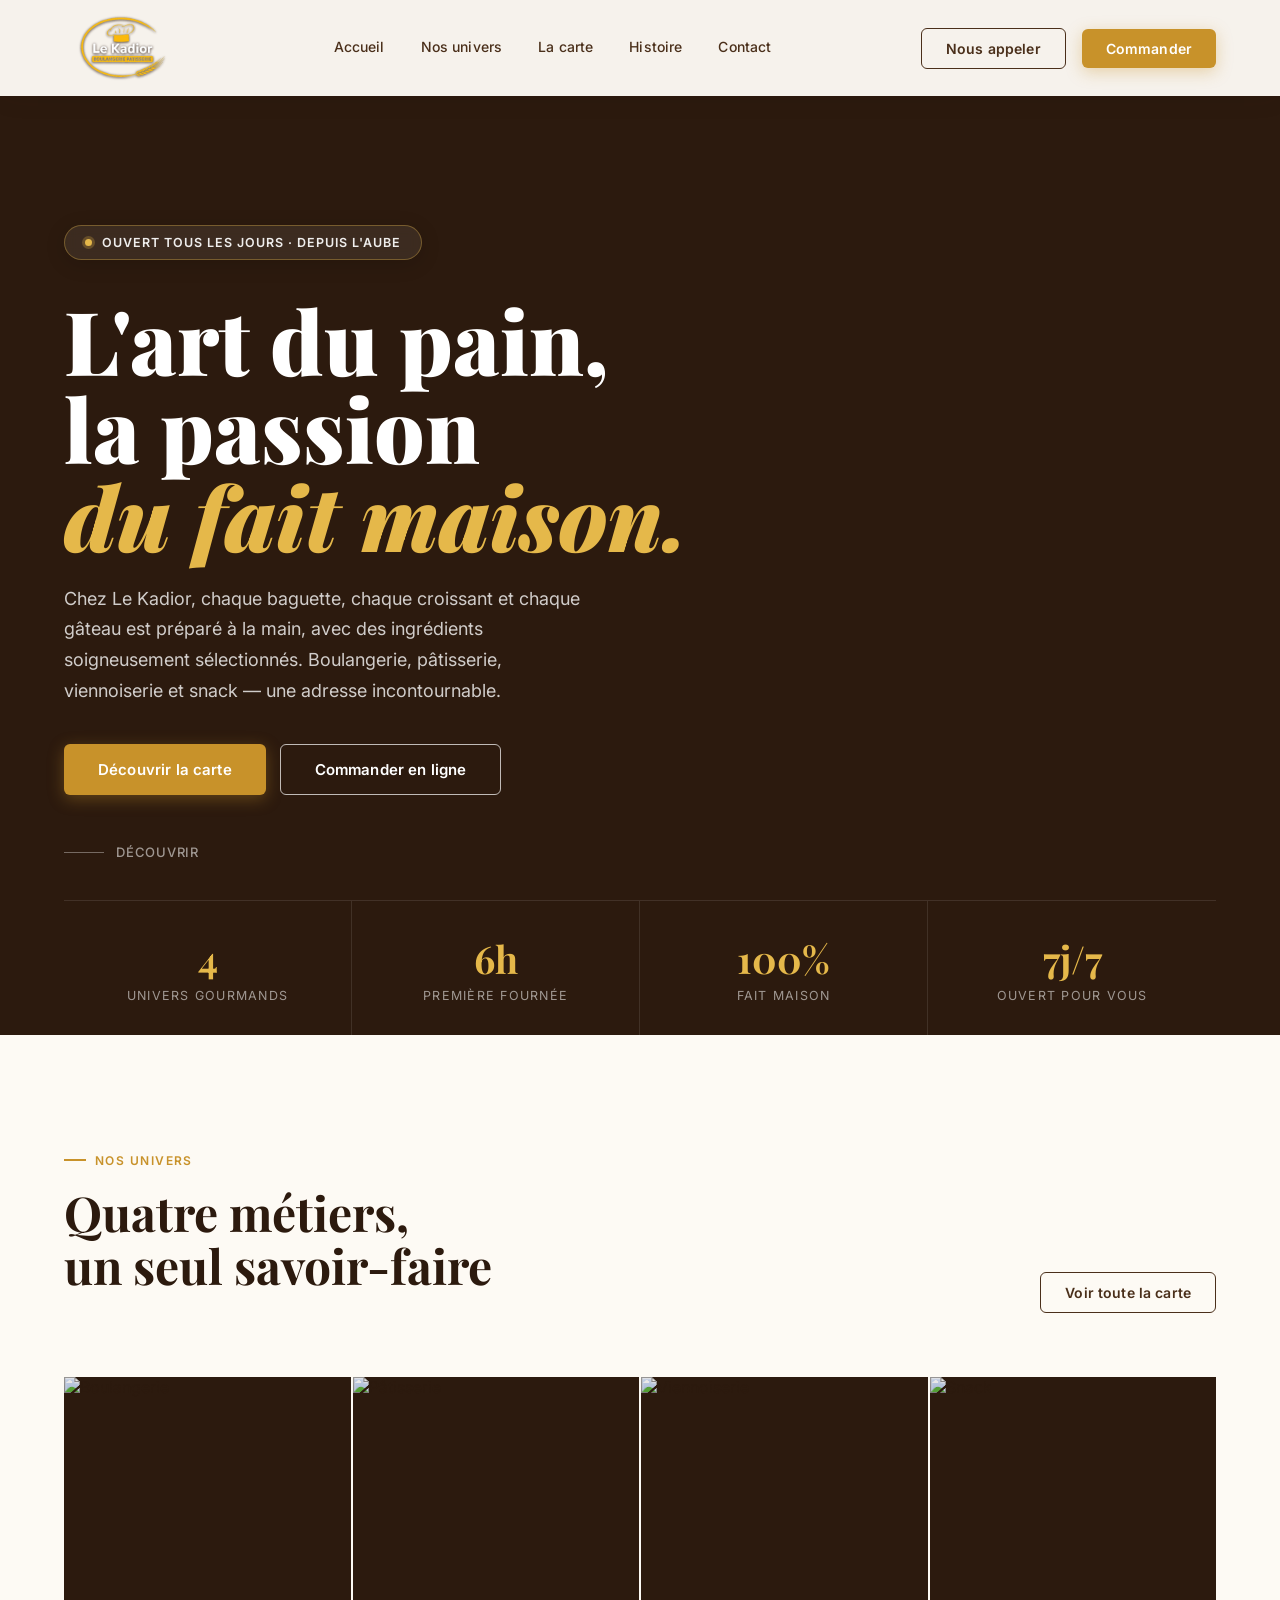
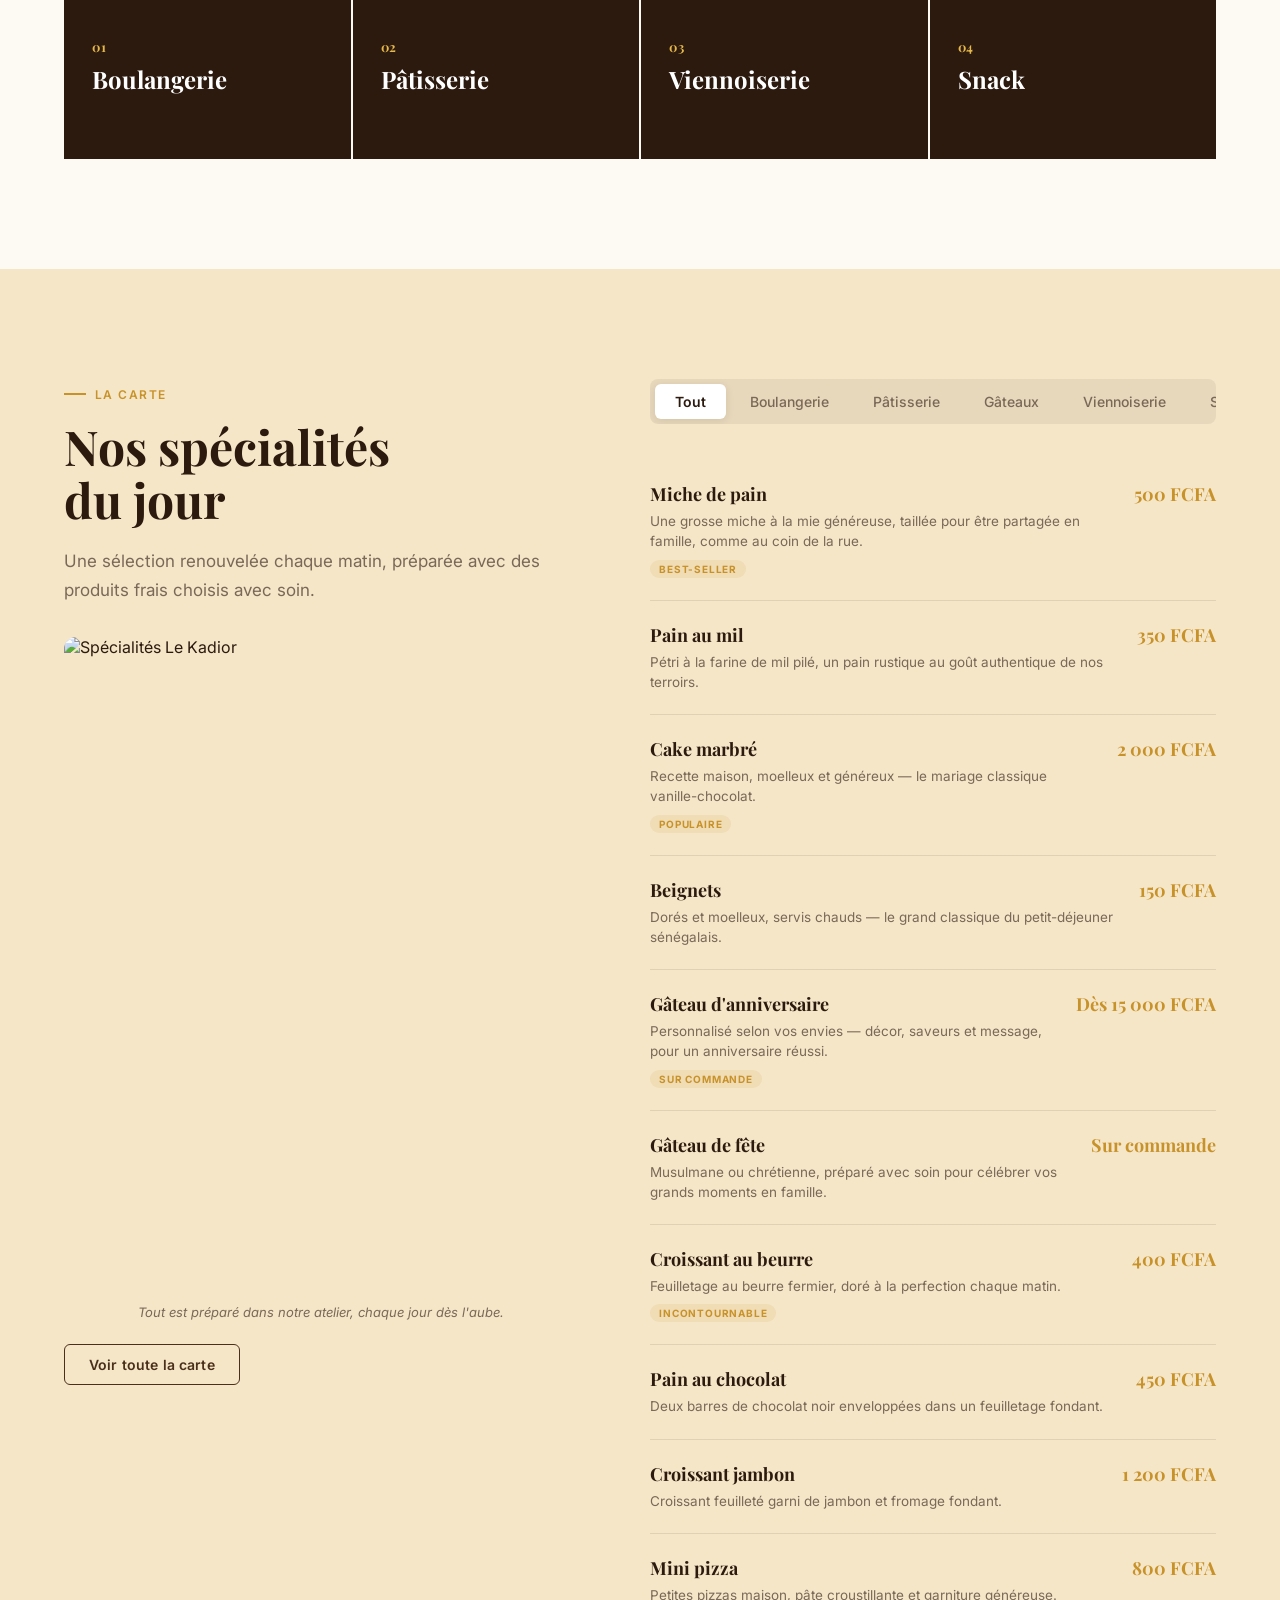
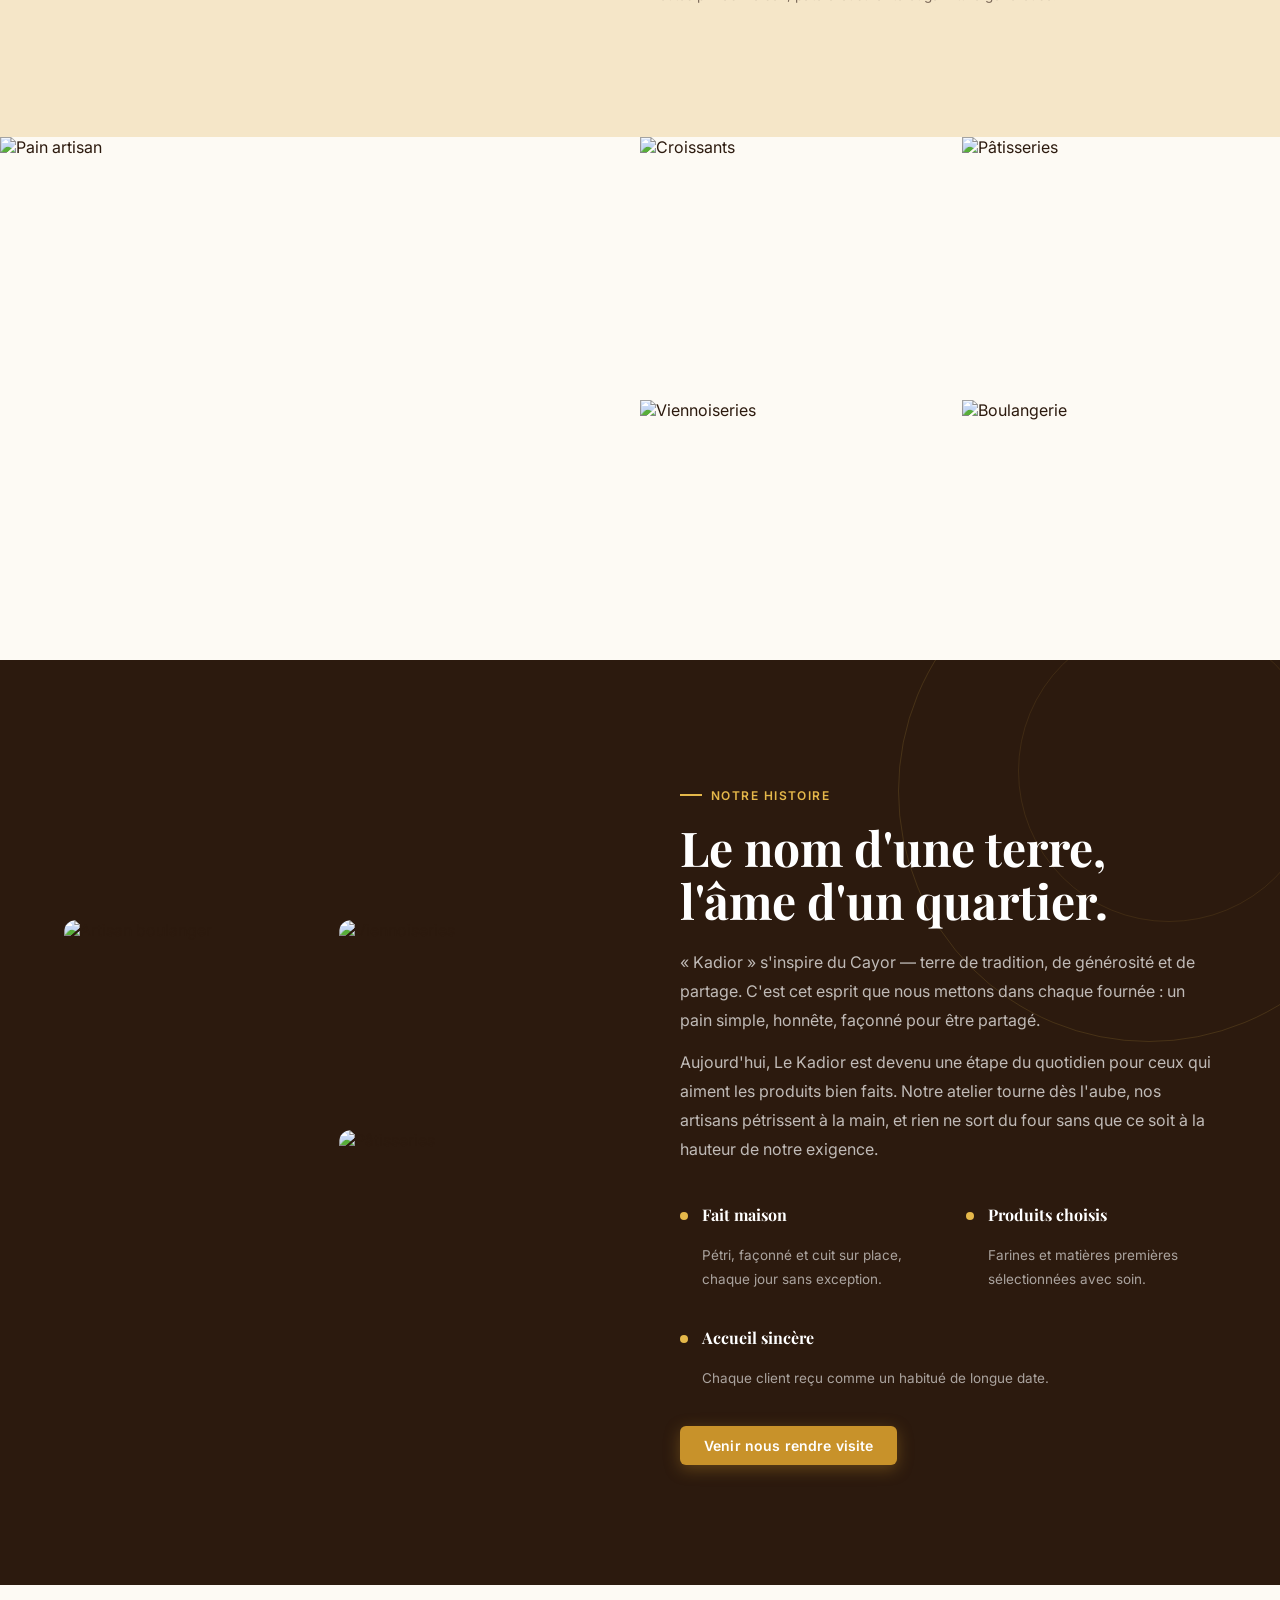
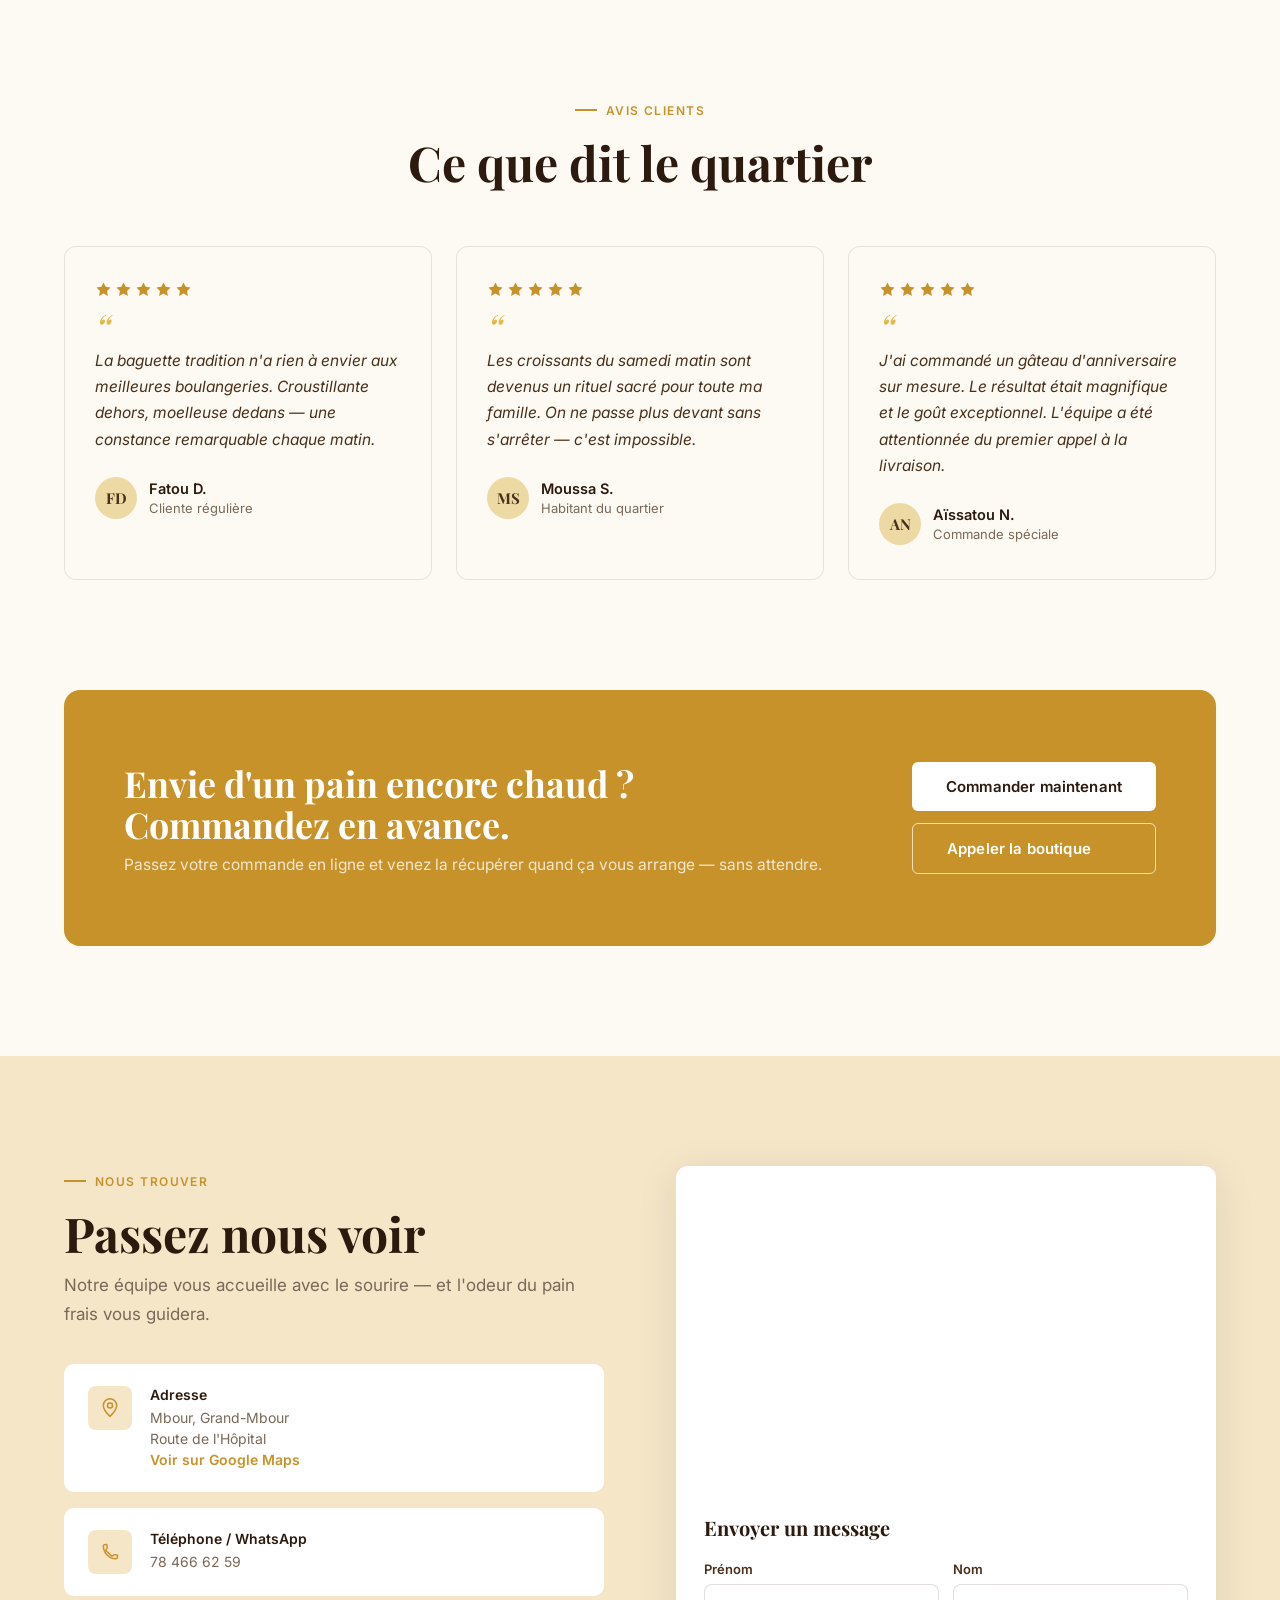
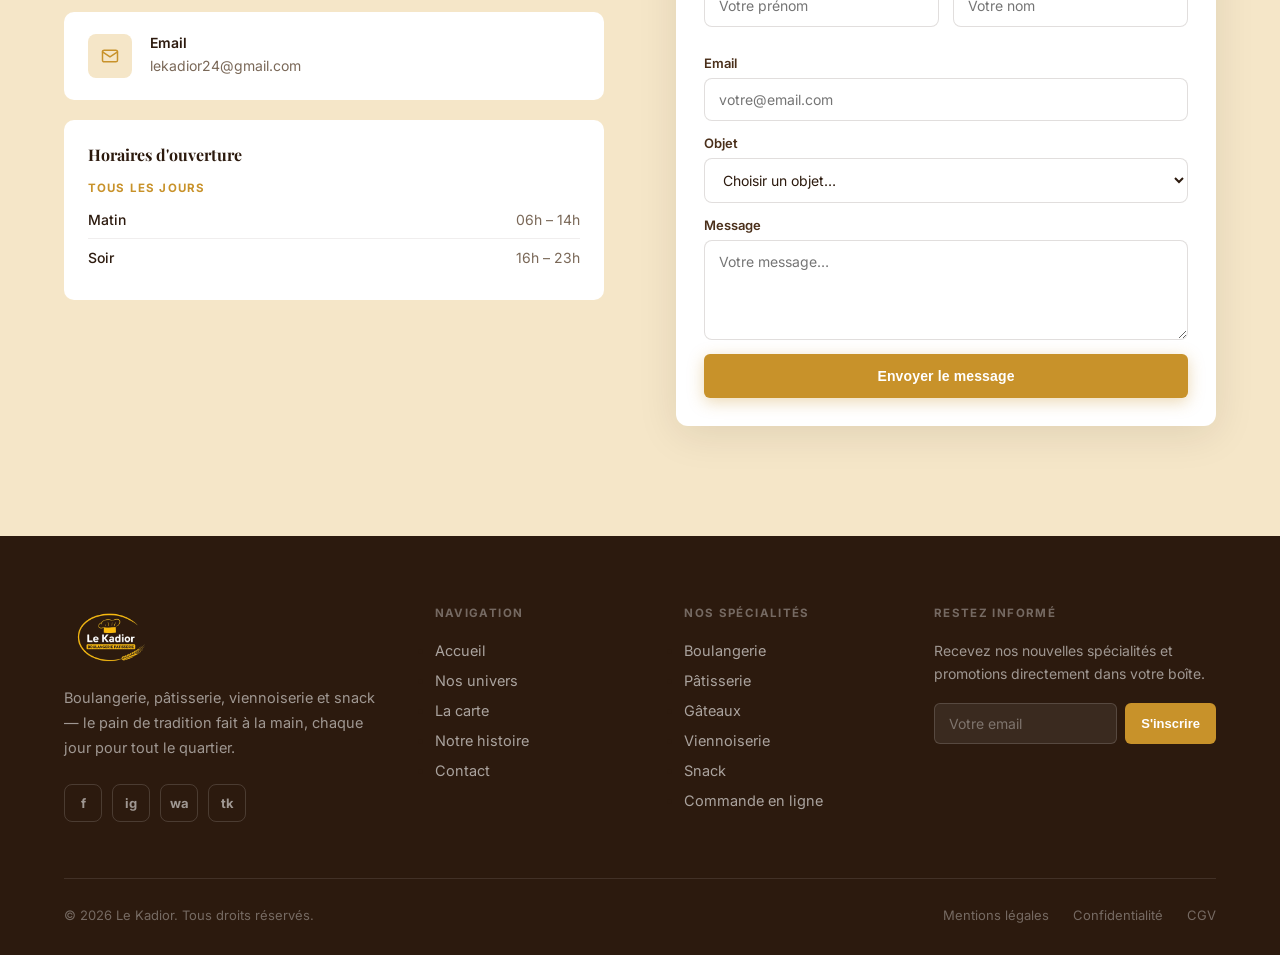
==== commit 5b1d2d2d: "Ajout des pages Boutique, À propos et Contact" ====
--- a/index.html
+++ b/index.html
@@ -458,8 +458,14 @@
 // Burger
 const burger = document.getElementById('burgerBtn');
 const mob = document.getElementById('mobNav');
-burger.addEventListener('click', () => mob.classList.toggle('open'));
-mob.querySelectorAll('a').forEach(a => a.addEventListener('click', () => mob.classList.remove('open')));
+burger.addEventListener('click', () => { mob.classList.toggle('open'); burger.classList.toggle('open'); });
+mob.querySelectorAll('a').forEach(a => a.addEventListener('click', () => { mob.classList.remove('open'); burger.classList.remove('open'); }));
+
+// Nav shrink on scroll
+const mainNav = document.getElementById('mainNav');
+const onNavScroll = () => mainNav.classList.toggle('scrolled', window.scrollY > 40);
+window.addEventListener('scroll', onNavScroll, { passive: true });
+onNavScroll();
 
 // Reveal on scroll
 const io = new IntersectionObserver(entries => {
--- a/le-kadior.css
+++ b/le-kadior.css
@@ -5,12 +5,17 @@
   --brick:#8B3A2A;
   --font-serif:'Playfair Display',Georgia,serif;
   --font-sans:'Inter',system-ui,sans-serif;
+  --ease:cubic-bezier(.16,1,.3,1);
+  --shadow-sm:0 2px 10px rgba(44,26,14,.08);
+  --shadow-md:0 12px 32px rgba(44,26,14,.12);
+  --shadow-lg:0 20px 48px rgba(44,26,14,.18);
 }
 html{scroll-behavior:smooth;font-size:16px;scroll-padding-top:110px;max-width:100%;overflow-x:hidden}
 body{font-family:var(--font-sans);background:var(--white);color:var(--brown);max-width:100%;overflow-x:hidden;isolation:isolate}
 a{text-decoration:none;color:inherit}
 img{display:block;width:100%;object-fit:cover}
 .reveal-l,.reveal-r{min-width:0}
+a:focus-visible,button:focus-visible,input:focus-visible,select:focus-visible,textarea:focus-visible{outline:2px solid var(--gold);outline-offset:3px;border-radius:4px}
 
 /* ── NAVIGATION ── */
 #mainNav{
@@ -18,38 +23,51 @@
   background:rgba(253,250,244,.97);backdrop-filter:blur(20px);-webkit-backdrop-filter:blur(20px);
   box-shadow:0 1px 0 rgba(44,26,14,.10),0 4px 24px rgba(44,26,14,.06);
   padding:0 5vw;height:96px;display:flex;align-items:center;justify-content:space-between;
-}
+  transition:height .35s var(--ease),box-shadow .35s var(--ease);
+}
+#mainNav.scrolled{height:74px;box-shadow:var(--shadow-md)}
+#mainNav.scrolled .logo-badge img{height:60px}
 .nav-logo{display:flex;align-items:center;gap:10px}
 .logo-badge{display:flex;align-items:center}
-.logo-badge img{height:80px;width:auto;display:block;filter:drop-shadow(0 1px 1px rgba(44,26,14,.55)) drop-shadow(0 0 1px rgba(44,26,14,.4))}
+.logo-badge img{height:80px;width:auto;display:block;filter:drop-shadow(0 1px 1px rgba(44,26,14,.55)) drop-shadow(0 0 1px rgba(44,26,14,.4));transition:height .35s var(--ease)}
 .nav-links{display:flex;gap:36px}
 .nav-links a{font-size:14px;font-weight:500;color:var(--brown2);letter-spacing:.01em;transition:color .2s;position:relative;padding-bottom:4px}
-.nav-links a::after{content:"";position:absolute;bottom:0;left:0;width:0;height:1.5px;background:var(--gold);transition:width .25s}
+.nav-links a::after{content:"";position:absolute;bottom:0;left:0;width:0;height:1.5px;background:var(--gold);transition:width .3s var(--ease)}
 .nav-links a:hover{color:var(--brown)}
 .nav-links a:hover::after{width:100%}
 .nav-right{display:flex;align-items:center;gap:16px}
 .nav-right .btn-outline{background:transparent;border:1.5px solid var(--brown2);color:var(--brown2)}
 .nav-right .btn-outline:hover{border-color:var(--brown);color:var(--brown);background:rgba(44,26,14,.04)}
-.burger span{background:var(--brown)}
-.btn{display:inline-flex;align-items:center;gap:8px;padding:11px 24px;border-radius:6px;font-weight:600;font-size:14px;cursor:pointer;transition:all .25s;border:none;letter-spacing:.01em}
+.btn{display:inline-flex;align-items:center;gap:8px;padding:11px 24px;border-radius:6px;font-weight:600;font-size:14px;cursor:pointer;transition:all .3s var(--ease);border:none;letter-spacing:.01em}
+.btn:active{transform:scale(.96)}
 .btn-outline{background:transparent;border:1.5px solid var(--brown2);color:var(--brown2)}
 .btn-outline:hover{border-color:var(--brown);color:var(--brown);background:rgba(44,26,14,.04)}
 .btn-gold{background:var(--gold);color:#fff;box-shadow:0 4px 16px rgba(200,146,42,.35)}
-.btn-gold:hover{background:#b8821f;box-shadow:0 6px 22px rgba(200,146,42,.45);transform:translateY(-1px)}
+.btn-gold:hover{background:#b8821f;box-shadow:0 6px 22px rgba(200,146,42,.45);transform:translateY(-2px)}
 .btn-white{background:#fff;color:var(--brown);font-weight:600}
-.btn-white:hover{background:var(--tan)}
+.btn-white:hover{background:var(--tan);transform:translateY(-2px)}
 .btn-outline-white{background:transparent;border:1.5px solid rgba(255,255,255,.7);color:#fff}
-.btn-outline-white:hover{background:rgba(255,255,255,.1)}
+.btn-outline-white:hover{background:rgba(255,255,255,.1);transform:translateY(-2px)}
 .btn-lg{padding:15px 34px;font-size:15px;border-radius:6px}
 .burger{display:none;flex-direction:column;gap:5px;background:none;border:none;cursor:pointer;padding:8px}
-.burger span{display:block;width:24px;height:2px;border-radius:2px;transition:.3s}
-.mob-nav{display:none;position:fixed;inset:0;background:var(--white);z-index:999;flex-direction:column;align-items:center;justify-content:center;gap:32px}
-.mob-nav.open{display:flex}
-.mob-nav a{font-family:var(--font-serif);font-size:30px;font-weight:700}
+.burger span{display:block;width:24px;height:2px;border-radius:2px;background:var(--brown);transition:transform .3s var(--ease),opacity .2s var(--ease)}
+.burger.open span:nth-child(1){transform:translateY(7px) rotate(45deg)}
+.burger.open span:nth-child(2){opacity:0}
+.burger.open span:nth-child(3){transform:translateY(-7px) rotate(-45deg)}
+.mob-nav{display:flex;position:fixed;inset:0;background:var(--white);z-index:999;flex-direction:column;align-items:center;justify-content:center;gap:32px;opacity:0;visibility:hidden;transition:opacity .35s var(--ease),visibility .35s var(--ease)}
+.mob-nav.open{opacity:1;visibility:visible}
+.mob-nav a{font-family:var(--font-serif);font-size:30px;font-weight:700;opacity:0;transform:translateY(14px);transition:opacity .4s var(--ease),transform .4s var(--ease)}
+.mob-nav.open a{opacity:1;transform:none}
+.mob-nav.open a:nth-child(1){transition-delay:.05s}
+.mob-nav.open a:nth-child(2){transition-delay:.1s}
+.mob-nav.open a:nth-child(3){transition-delay:.15s}
+.mob-nav.open a:nth-child(4){transition-delay:.2s}
+.mob-nav.open a:nth-child(5){transition-delay:.25s}
+.mob-nav.open a:nth-child(6){transition-delay:.3s}
 
 /* ── HERO ── */
 .hero{position:relative;height:100vh;min-height:640px;display:flex;align-items:center;padding-top:120px;overflow:hidden;background:var(--brown);isolation:isolate}
-.hero-bg{position:absolute;inset:0;background:url('https://images.unsplash.com/photo-1509440159596-0249088772ff?w=1600&q=85') center/cover no-repeat;opacity:.38}
+.hero-bg{position:absolute;inset:0;background:url('https://images.unsplash.com/photo-1509440159596-0249088772ff?w=1600&q=85') center/cover no-repeat;opacity:.38;animation:kenburns 26s ease-in-out infinite alternate}
 .hero-overlay{position:absolute;inset:0;background:linear-gradient(135deg,rgba(44,26,14,.82) 0%,rgba(44,26,14,.45) 60%,rgba(44,26,14,.25) 100%)}
 .hero-content{position:relative;max-width:780px;padding:0 5vw}
 .hero-pill{display:inline-flex;align-items:center;gap:10px;background:rgba(255,255,255,.08);backdrop-filter:blur(6px);-webkit-backdrop-filter:blur(6px);border:1px solid rgba(229,184,74,.35);padding:9px 20px;border-radius:100px;font-size:12.5px;color:rgba(255,255,255,.92);font-weight:600;letter-spacing:.08em;text-transform:uppercase;margin-bottom:36px;box-shadow:0 4px 20px rgba(0,0,0,.15)}
@@ -72,13 +90,16 @@
 /* ── SECTION COMMONS ── */
 .section{padding:110px 5vw}
 .section-sm{padding:80px 5vw}
-.tag{display:inline-block;font-size:12px;font-weight:600;letter-spacing:.12em;text-transform:uppercase;color:var(--gold);margin-bottom:18px}
+.tag{display:inline-flex;align-items:center;gap:9px;font-size:12px;font-weight:600;letter-spacing:.12em;text-transform:uppercase;color:var(--gold);margin-bottom:18px}
+.tag::before{content:"";width:22px;height:2px;background:currentColor;flex-shrink:0}
 .section-title{font-family:var(--font-serif);font-size:clamp(30px,3.8vw,48px);font-weight:700;color:var(--brown);line-height:1.12;margin-bottom:20px}
 .section-sub{font-size:17px;color:var(--gray);line-height:1.7;max-width:560px}
 
 /* ── PAGE HERO (sous-pages) ── */
 .page-hero{position:relative;min-height:320px;display:flex;align-items:flex-end;padding:130px 5vw 44px;overflow:hidden;background:var(--brown);isolation:isolate}
-.page-hero-bg{position:absolute;inset:0;background-size:cover;background-position:center;opacity:.34}
+.page-hero-bg{position:absolute;inset:0;background-size:cover;background-position:center;opacity:.34;animation:kenburns 26s ease-in-out infinite alternate}
+@keyframes kenburns{from{transform:scale(1)}to{transform:scale(1.09)}}
+@media(prefers-reduced-motion:reduce){.hero-bg,.page-hero-bg{animation:none}}
 .page-hero-overlay{position:absolute;inset:0;background:linear-gradient(135deg,rgba(44,26,14,.86) 0%,rgba(44,26,14,.55) 60%,rgba(44,26,14,.3) 100%)}
 .page-hero-content{position:relative;max-width:760px}
 .breadcrumb{display:flex;align-items:center;gap:8px;font-size:13px;color:rgba(255,255,255,.55);margin-bottom:16px;letter-spacing:.02em}
@@ -106,7 +127,10 @@
 
 /* ── UNIVERS DETAIL (page Nos univers) ── */
 .uni-detail-grid{display:grid;grid-template-columns:repeat(2,1fr);gap:28px;margin-top:56px}
-.uni-detail-card{background:var(--white);border:1px solid rgba(44,26,14,.1);border-radius:14px;overflow:hidden}
+.uni-detail-card{background:var(--white);border:1px solid rgba(44,26,14,.1);border-radius:14px;overflow:hidden;transition:box-shadow .35s var(--ease),transform .35s var(--ease)}
+.uni-detail-card:hover{box-shadow:var(--shadow-md);transform:translateY(-4px)}
+.uni-detail-img img{transition:transform .6s var(--ease)}
+.uni-detail-card:hover .uni-detail-img img{transform:scale(1.06)}
 .uni-detail-img{aspect-ratio:16/10;overflow:hidden}
 .uni-detail-img img{width:100%;height:100%;object-fit:cover}
 .uni-detail-body{padding:30px 28px}
@@ -154,8 +178,10 @@
 
 /* ── MENU CARDS (avec images) ── */
 .menu-cards{display:grid;grid-template-columns:repeat(2,1fr);gap:24px}
-.menu-card{background:#fff;border:1px solid rgba(44,26,14,.1);border-radius:14px;overflow:hidden;transition:box-shadow .25s,transform .25s}
-.menu-card:hover{box-shadow:0 14px 34px rgba(44,26,14,.12);transform:translateY(-3px)}
+.menu-card{background:#fff;border:1px solid rgba(44,26,14,.1);border-radius:14px;overflow:hidden;transition:box-shadow .35s var(--ease),transform .35s var(--ease)}
+.menu-card:hover{box-shadow:var(--shadow-md);transform:translateY(-4px)}
+.menu-card-img img{transition:transform .6s var(--ease)}
+.menu-card:hover .menu-card-img img{transform:scale(1.05)}
 .menu-card-img{position:relative;aspect-ratio:4/3;overflow:hidden;background:var(--tan2)}
 .menu-card-img img{width:100%;height:100%;object-fit:cover}
 .menu-card-img img.local-photo{filter:saturate(1.1) contrast(1.06) brightness(1.03)}
@@ -202,7 +228,8 @@
 /* ── TESTIMONIALS ── */
 .testi{background:var(--white)}
 .testi-grid{display:grid;grid-template-columns:repeat(3,1fr);gap:24px;margin-top:56px}
-.testi-card{background:var(--white);border:1px solid rgba(44,26,14,.1);border-radius:12px;padding:34px 30px}
+.testi-card{background:var(--white);border:1px solid rgba(44,26,14,.1);border-radius:12px;padding:34px 30px;transition:box-shadow .35s var(--ease),transform .35s var(--ease)}
+.testi-card:hover{box-shadow:var(--shadow-md);transform:translateY(-4px)}
 .testi-stars{display:flex;gap:3px;margin-bottom:18px}
 .testi-stars svg{width:17px;height:17px;fill:var(--gold)}
 .testi-text{font-size:15.5px;color:var(--brown2);line-height:1.7;font-style:italic;margin-bottom:24px}
@@ -228,7 +255,8 @@
 .contact-info .section-title{margin-bottom:10px}
 .contact-info .section-sub{margin-bottom:36px}
 .info-cards{display:flex;flex-direction:column;gap:16px}
-.info-card{background:#fff;border-radius:10px;padding:22px 24px;display:flex;gap:18px;align-items:flex-start}
+.info-card{background:#fff;border-radius:10px;padding:22px 24px;display:flex;gap:18px;align-items:flex-start;transition:box-shadow .3s var(--ease),transform .3s var(--ease)}
+.info-card:hover{box-shadow:var(--shadow-sm);transform:translateY(-2px)}
 .info-icon{width:44px;height:44px;border-radius:8px;background:var(--tan);display:flex;align-items:center;justify-content:center;flex-shrink:0}
 .info-icon svg{width:20px;height:20px;stroke:var(--gold);fill:none;stroke-width:1.8}
 .info-card h5{font-size:14px;font-weight:600;margin-bottom:4px}
@@ -287,12 +315,23 @@
 .footer-bottom nav a:hover{color:rgba(255,255,255,.7)}
 
 /* ── REVEAL ── */
-.reveal{opacity:0;transform:translateY(30px);transition:opacity .7s ease,transform .7s ease}
+.reveal{opacity:0;transform:translateY(34px);transition:opacity .8s var(--ease),transform .8s var(--ease)}
 .reveal.in{opacity:1;transform:none}
-.reveal-l{opacity:0;transform:translateX(-30px);transition:opacity .7s ease,transform .7s ease}
+.reveal-l{opacity:0;transform:translateX(-34px);transition:opacity .8s var(--ease),transform .8s var(--ease)}
 .reveal-l.in{opacity:1;transform:none}
-.reveal-r{opacity:0;transform:translateX(30px);transition:opacity .7s ease,transform .7s ease}
+.reveal-r{opacity:0;transform:translateX(34px);transition:opacity .8s var(--ease),transform .8s var(--ease)}
 .reveal-r.in{opacity:1;transform:none}
+
+/* Cascade stagger for grid children */
+.uni-grid .uni-card:nth-child(1),.uni-detail-grid .uni-detail-card:nth-child(1),.testi-grid .testi-card:nth-child(1),.gal-grid .gal-item:nth-child(1),.menu-cards .menu-card:nth-child(1){transition-delay:0s}
+.uni-grid .uni-card:nth-child(2),.uni-detail-grid .uni-detail-card:nth-child(2),.testi-grid .testi-card:nth-child(2),.gal-grid .gal-item:nth-child(2),.menu-cards .menu-card:nth-child(2){transition-delay:.08s}
+.uni-grid .uni-card:nth-child(3),.uni-detail-grid .uni-detail-card:nth-child(3),.testi-grid .testi-card:nth-child(3),.gal-grid .gal-item:nth-child(3),.menu-cards .menu-card:nth-child(3){transition-delay:.16s}
+.uni-grid .uni-card:nth-child(4),.uni-detail-grid .uni-detail-card:nth-child(4),.gal-grid .gal-item:nth-child(4),.menu-cards .menu-card:nth-child(4){transition-delay:.24s}
+.gal-grid .gal-item:nth-child(5),.menu-cards .menu-card:nth-child(5){transition-delay:.32s}
+.menu-cards .menu-card:nth-child(6){transition-delay:.4s}
+.menu-cards .menu-card:nth-child(7){transition-delay:.48s}
+.menu-cards .menu-card:nth-child(8){transition-delay:.56s}
+@media(prefers-reduced-motion:reduce){.reveal,.reveal-l,.reveal-r{transition-duration:.01ms!important;transition-delay:0s!important}}
 
 /* ── RESPONSIVE ── */
 /* Tablets */
